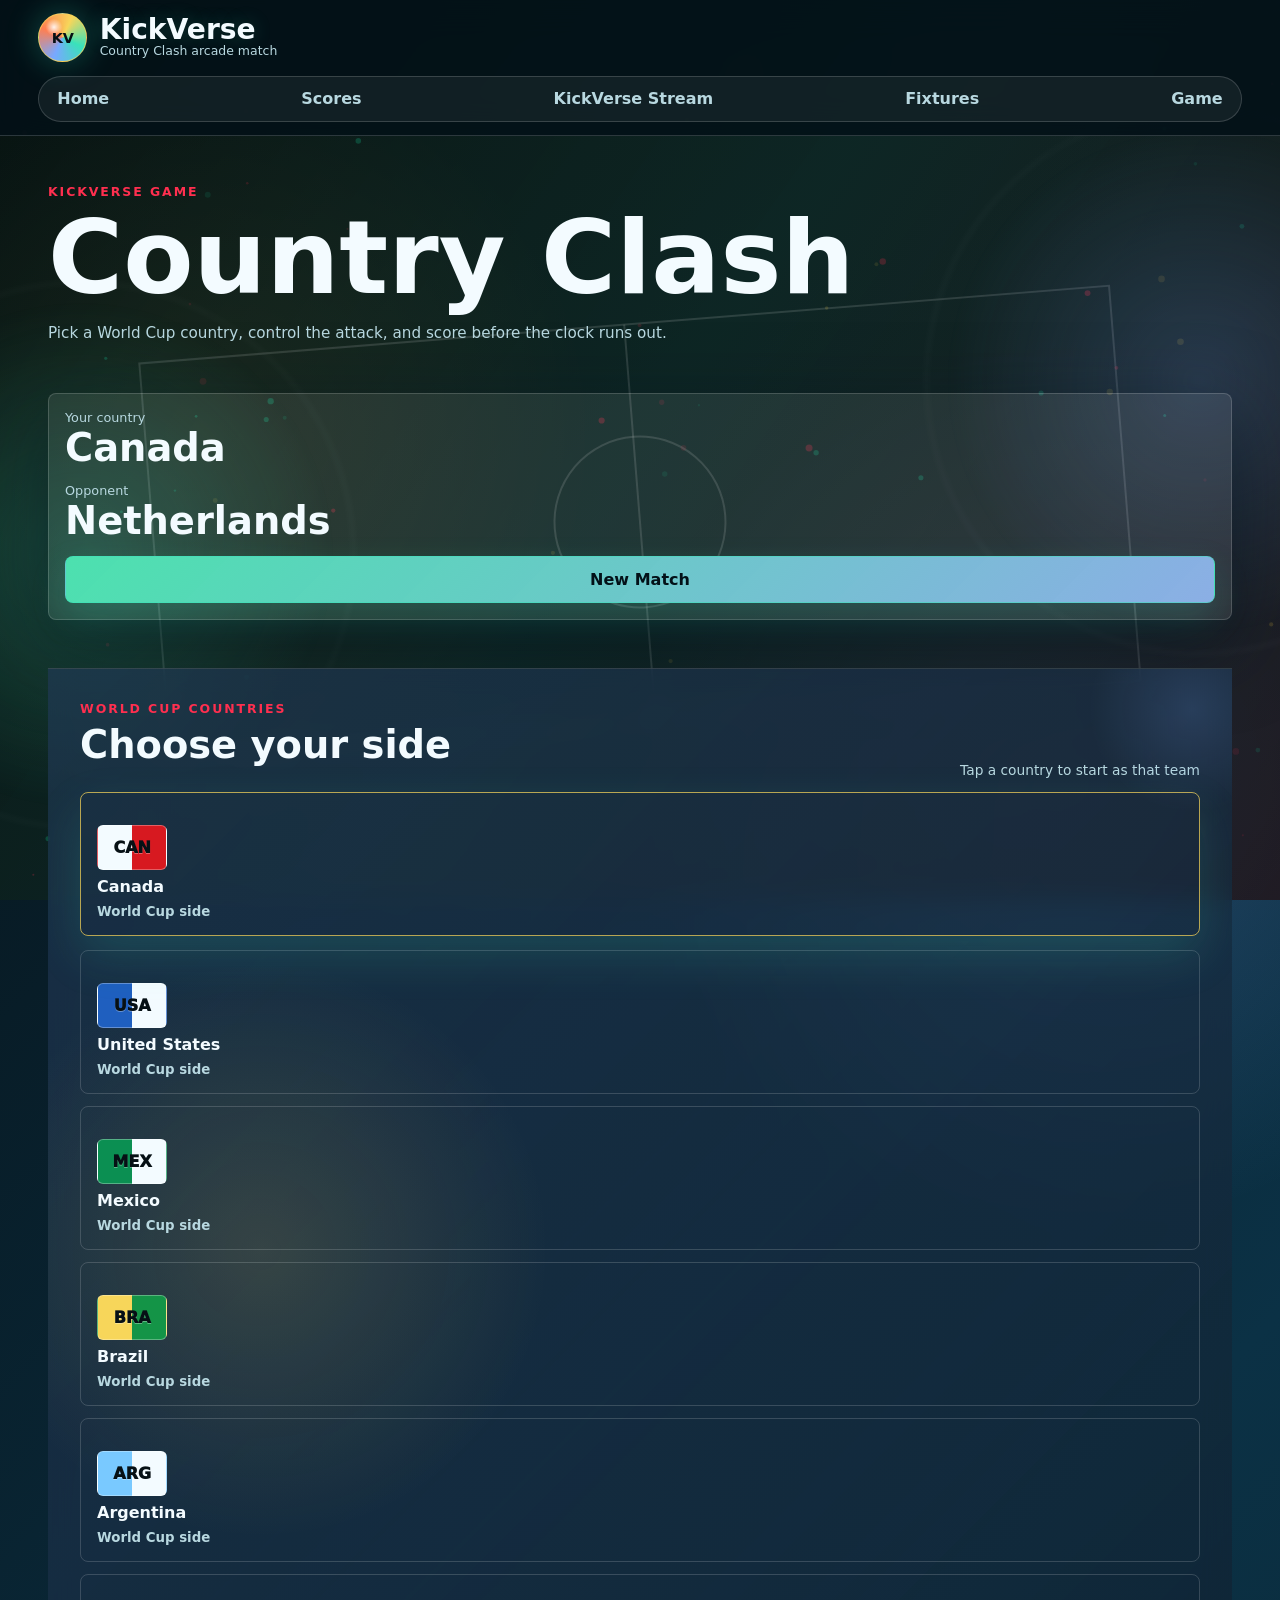
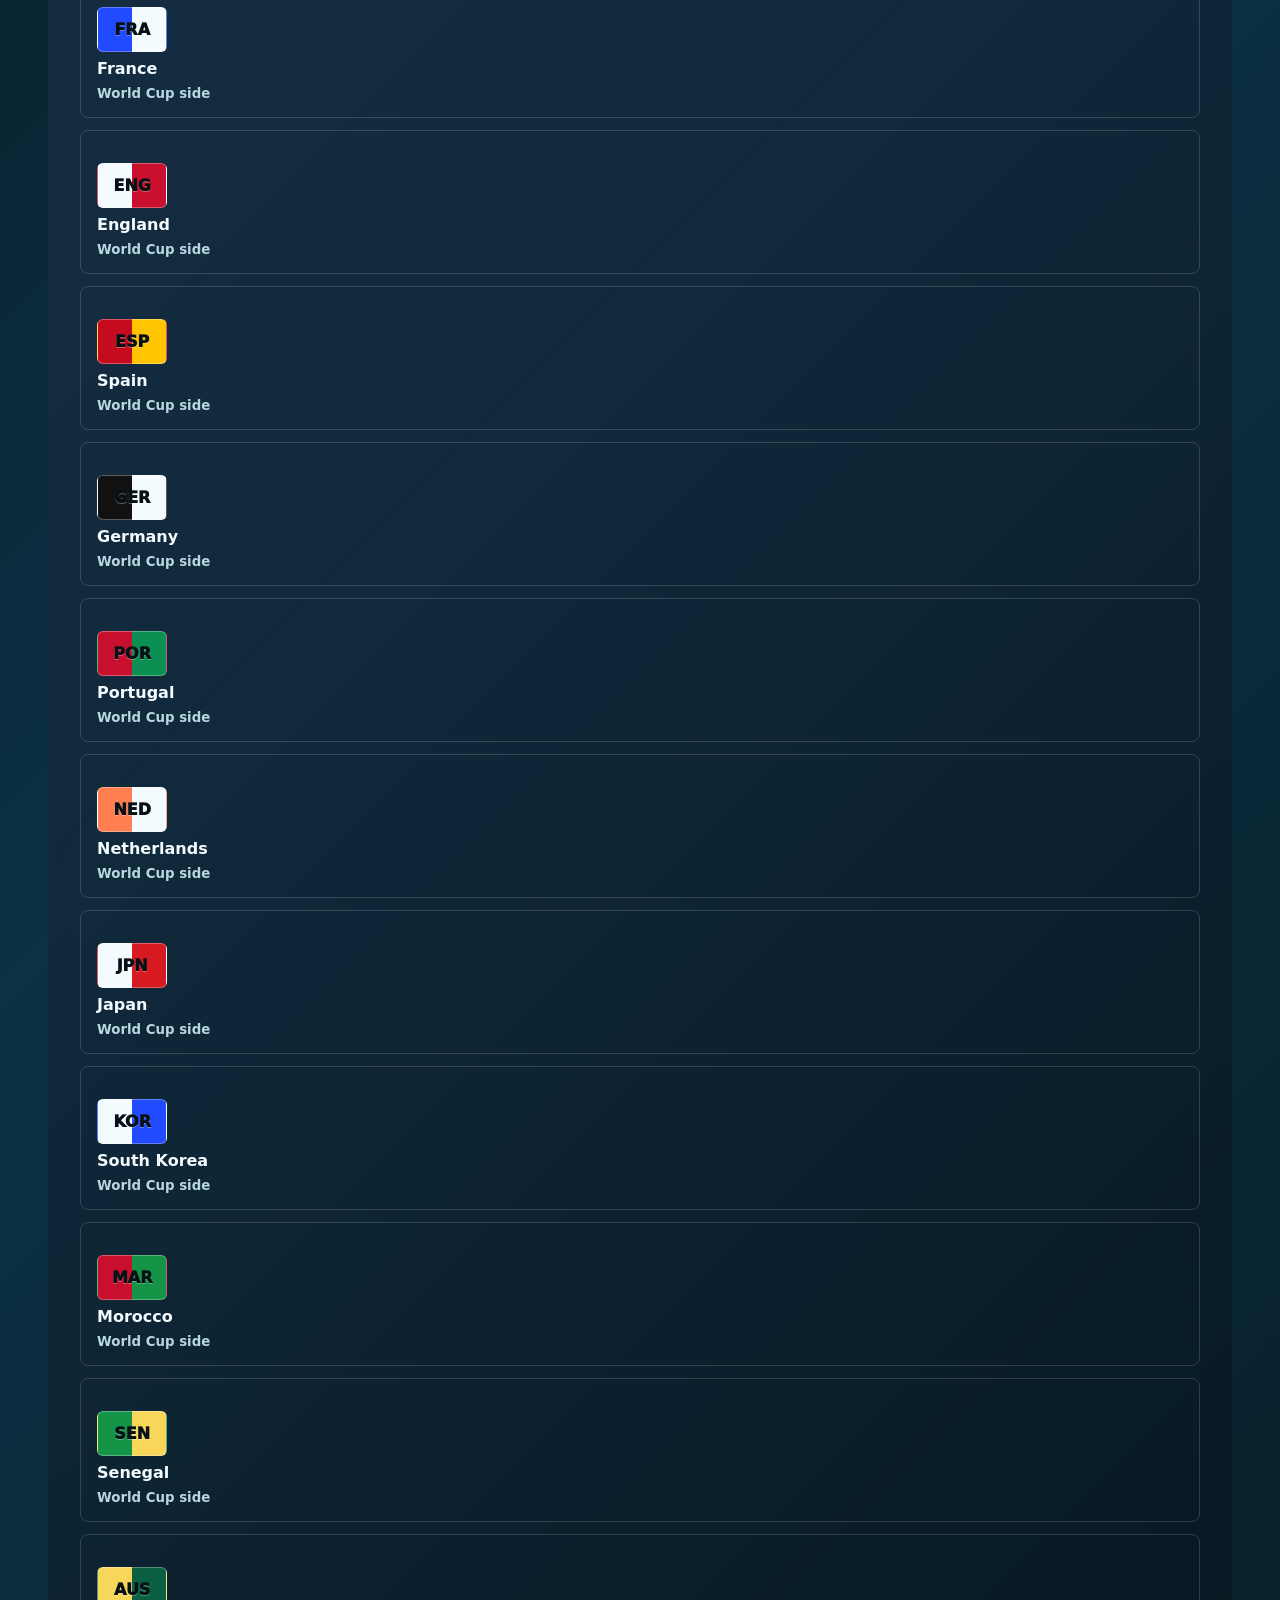
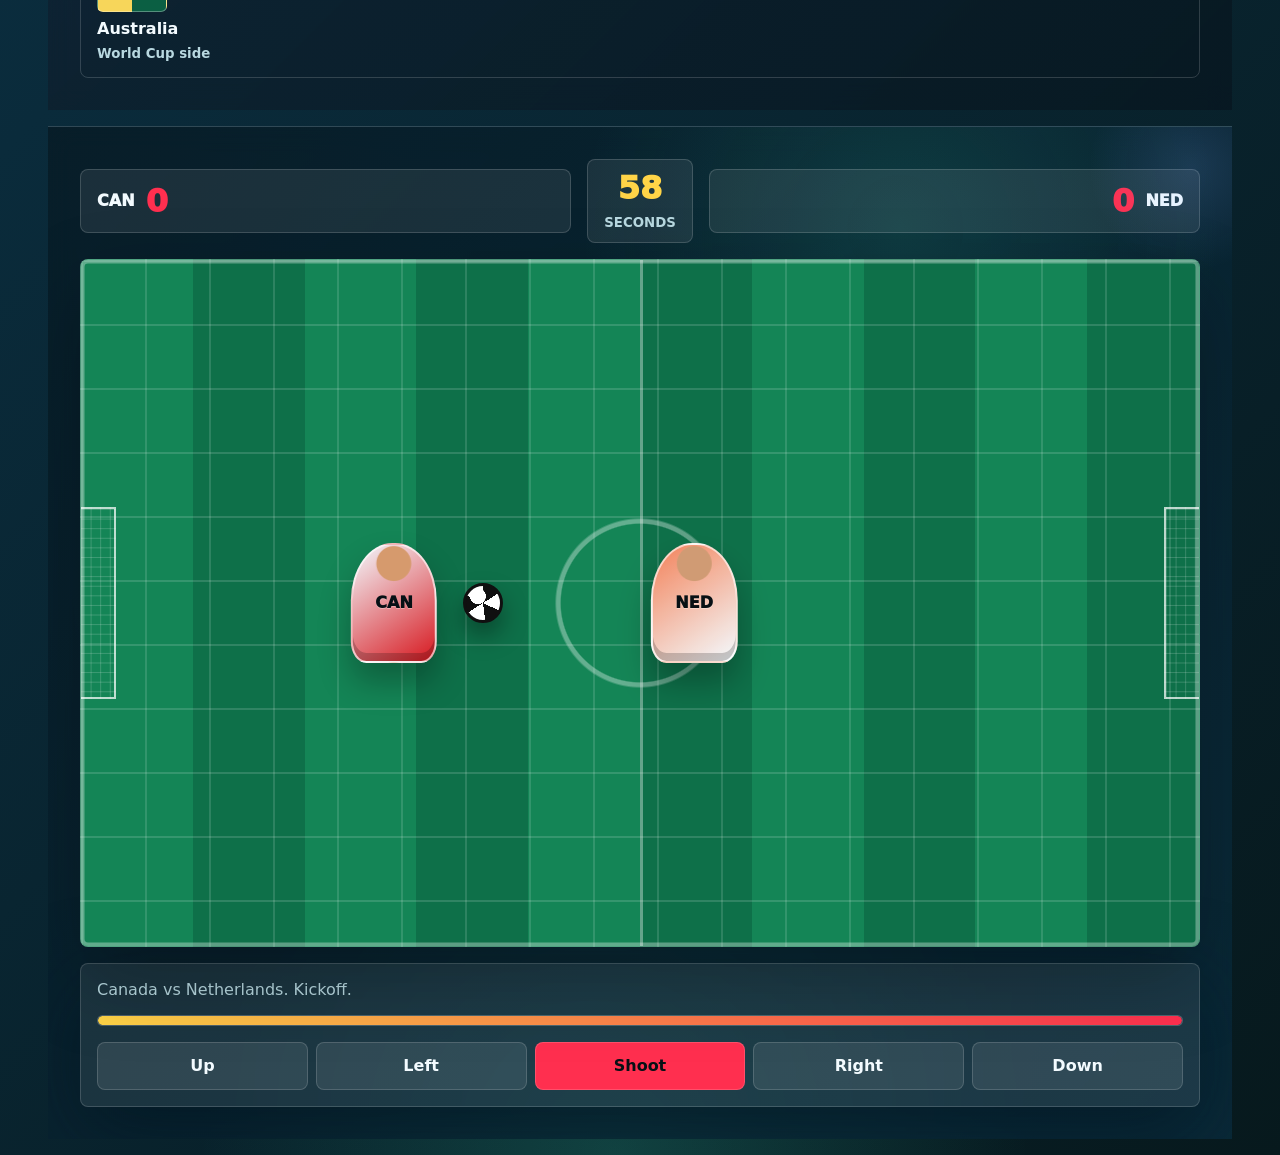
==== game.html @ 8418ad40 "Add KickVerse Country Clash game" ====
<!doctype html>
<html lang="en">
  <head>
    <meta charset="utf-8" />
    <meta name="viewport" content="width=device-width, initial-scale=1" />
    <title>Country Clash | KickVerse</title>
    <meta name="theme-color" content="#061015" />
    <link rel="manifest" href="manifest.webmanifest" />
    <link rel="apple-touch-icon" href="icons/icon-192.svg" />
    <link rel="stylesheet" href="styles.css" />
  </head>
  <body data-section-theme="game">
    <canvas id="pitch-canvas" aria-hidden="true"></canvas>

    <div class="app-shell">
      <header class="topbar">
        <a class="brand" href="index.html" aria-label="KickVerse home">
          <span class="brand-mark">KV</span>
          <span>
            <strong>KickVerse</strong>
            <small>Country Clash arcade match</small>
          </span>
        </a>

        <nav class="nav-links" aria-label="Primary navigation">
          <a href="index.html#watch">Home</a>
          <a href="index.html#scoreboard">Scores</a>
          <a href="streams.html">KickVerse Stream</a>
          <a href="index.html#fixtures">Fixtures</a>
          <a href="game.html">Game</a>
        </nav>
      </header>

      <main>
        <section class="game-hero" id="country-clash">
          <div class="game-hero-copy">
            <p class="eyebrow">KickVerse Game</p>
            <h1>Country Clash</h1>
            <p class="intro">
              Pick a World Cup country, control the attack, and score before the clock runs out.
            </p>
          </div>

          <aside class="country-selector" aria-label="Country selection">
            <div>
              <span class="label">Your country</span>
              <strong id="user-country-name">Canada</strong>
            </div>
            <div>
              <span class="label">Opponent</span>
              <strong id="opponent-country-name">Brazil</strong>
            </div>
            <button class="button install-button" id="new-match" type="button">New Match</button>
          </aside>
        </section>

        <section class="content-band clash-band">
          <div class="section-heading">
            <div>
              <p class="eyebrow">World Cup Countries</p>
              <h2>Choose your side</h2>
            </div>
            <span class="section-note">Tap a country to start as that team</span>
          </div>
          <div class="country-grid" id="country-grid" aria-label="World Cup country choices"></div>
        </section>

        <section class="content-band match-band">
          <div class="match-hud" aria-label="Match scoreboard">
            <div class="hud-team">
              <span id="hud-user-flag">CAN</span>
              <strong id="hud-user-score">0</strong>
            </div>
            <div class="hud-clock">
              <span id="match-clock">60</span>
              <small>seconds</small>
            </div>
            <div class="hud-team away">
              <strong id="hud-opponent-score">0</strong>
              <span id="hud-opponent-flag">BRA</span>
            </div>
          </div>

          <div class="arcade-pitch" id="arcade-pitch" tabindex="0" aria-label="Playable football match">
            <div class="arcade-goal user-goal" aria-hidden="true"></div>
            <div class="arcade-goal opponent-goal" aria-hidden="true"></div>
            <div class="arcade-midline" aria-hidden="true"></div>
            <div class="arcade-player opponent-player" id="opponent-player">
              <span id="opponent-kit">BRA</span>
            </div>
            <div class="arcade-player user-player" id="user-player">
              <span id="user-kit">CAN</span>
            </div>
            <div class="arcade-ball" id="arcade-ball"></div>
          </div>

          <div class="match-console">
            <p id="match-message">Move with arrows or the pad. Shoot when you get near the box.</p>
            <div class="power-meter" aria-label="Stamina">
              <span id="stamina-fill"></span>
            </div>
            <div class="mobile-controls" aria-label="Game controls">
              <button class="control-button" data-control="up" type="button">Up</button>
              <button class="control-button" data-control="left" type="button">Left</button>
              <button class="control-button primary-control" data-control="shoot" type="button">Shoot</button>
              <button class="control-button" data-control="right" type="button">Right</button>
              <button class="control-button" data-control="down" type="button">Down</button>
            </div>
          </div>
        </section>
      </main>
    </div>

    <script src="app.js"></script>
    <script src="game.js"></script>
  </body>
</html>
---- styles.css ----
:root {
  --bg: #061015;
  --panel: rgba(7, 24, 33, 0.82);
  --panel-solid: #092333;
  --text: #f3fbff;
  --muted: #b8d8e0;
  --line: rgba(255, 255, 255, 0.16);
  --accent: #f7d65a;
  --accent-2: #39e2ba;
  --accent-3: #78a8ff;
  --accent-4: #ff7f51;
  --shadow: 0 24px 80px rgba(0, 18, 30, 0.55);
  --section-glow: rgba(57, 226, 186, 0.22);
  --section-pop: rgba(120, 168, 255, 0.2);
}

* {
  box-sizing: border-box;
}

html {
  scroll-behavior: smooth;
}

body {
  min-height: 100vh;
  margin: 0;
  background:
    radial-gradient(circle at 16% 10%, rgba(247, 214, 90, 0.22), transparent 24rem),
    radial-gradient(circle at 84% 18%, rgba(120, 168, 255, 0.24), transparent 28rem),
    radial-gradient(circle at 48% 100%, rgba(57, 226, 186, 0.18), transparent 26rem),
    linear-gradient(135deg, #061015 0%, #0b3145 46%, #07191d 100%);
  color: var(--text);
  font-family:
    Inter, ui-sans-serif, system-ui, -apple-system, BlinkMacSystemFont, "Segoe UI", sans-serif;
  transition: background 450ms ease;
}

body[data-section-theme="scores"] {
  --section-glow: rgba(120, 168, 255, 0.28);
  --section-pop: rgba(57, 226, 186, 0.18);
}

body[data-section-theme="fixtures"] {
  --section-glow: rgba(247, 214, 90, 0.26);
  --section-pop: rgba(255, 127, 81, 0.18);
}

body[data-section-theme="fan"] {
  --section-glow: rgba(57, 226, 186, 0.24);
  --section-pop: rgba(120, 168, 255, 0.18);
}

body[data-section-theme="game"] {
  --section-glow: rgba(255, 127, 81, 0.24);
  --section-pop: rgba(247, 214, 90, 0.26);
}

button,
a {
  font: inherit;
}

a {
  color: inherit;
  text-decoration: none;
}

#pitch-canvas {
  position: fixed;
  inset: 0;
  width: 100%;
  height: 100%;
  z-index: 0;
}

.app-shell {
  position: relative;
  z-index: 1;
  min-height: 100vh;
  overflow: hidden;
}

.app-shell::before,
.app-shell::after {
  position: fixed;
  inset: auto auto 8% -12rem;
  z-index: -1;
  width: min(44vw, 34rem);
  aspect-ratio: 1;
  border: 1px solid rgba(255, 255, 255, 0.13);
  border-radius: 50%;
  background: radial-gradient(circle, var(--section-glow), transparent 66%);
  content: "";
  filter: blur(0.2rem);
  pointer-events: none;
  transition:
    background 450ms ease,
    transform 450ms ease;
}

.app-shell::after {
  inset: 12% -12rem auto auto;
  background: radial-gradient(circle, var(--section-pop), transparent 66%);
}

.topbar {
  position: sticky;
  top: 0;
  z-index: 5;
  display: flex;
  align-items: center;
  justify-content: space-between;
  gap: 0.85rem;
  padding: 0.82rem clamp(0.85rem, 3vw, 2.4rem);
  border-bottom: 1px solid var(--line);
  background: rgba(3, 17, 24, 0.86);
  backdrop-filter: blur(18px);
}

.brand {
  display: flex;
  align-items: center;
  gap: 0.78rem;
  min-width: max-content;
}

.brand-mark {
  display: grid;
  width: 3.05rem;
  aspect-ratio: 1;
  place-items: center;
  border: 1px solid rgba(247, 214, 90, 0.72);
  border-radius: 50%;
  background:
    radial-gradient(circle at 32% 28%, rgba(255, 255, 255, 0.88), transparent 18%),
    conic-gradient(from 25deg, #f7d65a, #39e2ba, #78a8ff, #ff7f51, #f7d65a);
  color: #061015;
  font-size: 0.9rem;
  font-weight: 900;
  box-shadow: 0 0 2rem rgba(57, 226, 186, 0.3);
  animation: brandPulse 2.8s ease-in-out infinite;
}

.brand strong,
.brand small {
  display: block;
}

.brand small {
  max-width: 22rem;
  color: var(--muted);
  font-size: 0.78rem;
}

.brand strong {
  color: var(--text);
  font-size: clamp(1.32rem, 2.2vw, 1.78rem);
  line-height: 0.95;
  text-shadow: 0 0 1.2rem rgba(57, 226, 186, 0.22);
  animation: brandFocus 3.4s ease-in-out infinite;
}

.nav-links {
  display: flex;
  gap: 0.35rem;
  padding: 0.3rem;
  border: 1px solid var(--line);
  border-radius: 999px;
  background: rgba(255, 255, 255, 0.06);
}

.nav-links a {
  padding: 0.5rem 0.82rem;
  border-radius: 999px;
  color: var(--muted);
  font-weight: 750;
}

.nav-links a:hover,
.nav-links a:focus-visible {
  background: rgba(255, 255, 255, 0.12);
  color: var(--text);
}

.hero {
  display: grid;
  min-height: calc(100vh - 4.8rem);
  grid-template-columns: minmax(0, 0.66fr) minmax(0, 1.34fr);
  align-items: center;
  gap: clamp(1.25rem, 3vw, 3rem);
  padding: clamp(2rem, 5vw, 5rem) clamp(1rem, 4vw, 3rem);
}

.hero,
.stream-room,
.content-band,
.split-band {
  position: relative;
}

.hero::after,
.stream-room::after {
  position: absolute;
  right: clamp(1rem, 5vw, 4rem);
  bottom: clamp(1rem, 7vw, 5rem);
  z-index: -1;
  width: clamp(7rem, 17vw, 15rem);
  aspect-ratio: 1;
  border: 0.65rem solid rgba(255, 255, 255, 0.14);
  border-radius: 50%;
  background:
    radial-gradient(circle at 34% 30%, rgba(255, 255, 255, 0.24), transparent 18%),
    conic-gradient(
      from 20deg,
      rgba(120, 168, 255, 0.5),
      rgba(247, 214, 90, 0.46),
      rgba(57, 226, 186, 0.42),
      rgba(255, 127, 81, 0.38),
      rgba(120, 168, 255, 0.5)
    );
  content: "";
  opacity: 0.42;
  animation: trophySpin 18s linear infinite;
  pointer-events: none;
}

.stream-room {
  display: grid;
  grid-template-columns: minmax(18rem, 0.45fr) minmax(0, 1.55fr);
  gap: clamp(1rem, 3vw, 2rem);
  align-items: center;
  padding: clamp(1rem, 4vw, 3rem);
}

.stream-room-copy h1 {
  font-size: clamp(2.6rem, 6vw, 5.5rem);
}

.hero-copy {
  max-width: 48rem;
}

.eyebrow {
  margin: 0 0 0.65rem;
  color: var(--accent);
  font-size: 0.78rem;
  font-weight: 800;
  letter-spacing: 0.12rem;
  text-transform: uppercase;
}

h1,
h2,
p {
  margin-top: 0;
}

h1 {
  max-width: 14ch;
  margin-bottom: 1rem;
  font-size: clamp(3rem, 8vw, 6.9rem);
  line-height: 0.9;
  letter-spacing: 0;
}

h2 {
  margin-bottom: 0.8rem;
  font-size: clamp(1.8rem, 3vw, 3rem);
  line-height: 1;
  letter-spacing: 0;
}

.intro {
  max-width: 40rem;
  color: var(--muted);
  font-size: clamp(1rem, 2vw, 1.22rem);
  line-height: 1.7;
}

.hero-actions {
  display: flex;
  flex-wrap: wrap;
  gap: 0.8rem;
  margin-top: 1.6rem;
}

.button,
.icon-button,
.mood {
  min-height: 2.8rem;
  border: 1px solid transparent;
  border-radius: 8px;
  cursor: pointer;
  transition:
    transform 180ms ease,
    border-color 180ms ease,
    background 180ms ease;
}

.button {
  display: inline-flex;
  align-items: center;
  justify-content: center;
  padding: 0.8rem 1rem;
  font-weight: 800;
}

.button:hover,
.icon-button:hover,
.mood:hover,
.feed-card:hover {
  transform: translateY(-2px);
}

.primary {
  background: var(--accent);
  color: #151105;
}

.install-button {
  border-color: rgba(57, 226, 186, 0.5);
  background:
    linear-gradient(135deg, rgba(57, 226, 186, 0.9), rgba(120, 168, 255, 0.86)),
    var(--accent-2);
  color: #031118;
  box-shadow: 0 0.9rem 2.2rem rgba(57, 226, 186, 0.18);
}

.secondary,
.icon-button,
.mood {
  border-color: var(--line);
  background: rgba(255, 255, 255, 0.08);
  color: var(--text);
}

.hype-board {
  display: grid;
  grid-template-columns: repeat(2, minmax(0, 1fr));
  gap: 0.8rem;
}

.hype-card,
.hype-ribbon {
  border: 1px solid var(--line);
  border-radius: 8px;
  background:
    linear-gradient(145deg, rgba(120, 168, 255, 0.24), rgba(57, 226, 186, 0.08)),
    rgba(255, 255, 255, 0.08);
  box-shadow: var(--shadow);
  backdrop-filter: blur(16px);
}

.hype-card {
  display: grid;
  min-height: 9rem;
  align-content: end;
  padding: 1rem;
}

.hype-card.main {
  grid-column: 1 / -1;
  min-height: 18rem;
  background:
    linear-gradient(135deg, rgba(120, 168, 255, 0.36), rgba(247, 214, 90, 0.14)),
    radial-gradient(circle at 76% 26%, rgba(57, 226, 186, 0.28), transparent 16rem),
    rgba(255, 255, 255, 0.08);
}

.hype-card span,
.hype-ribbon span {
  color: var(--muted);
  font-weight: 800;
  text-transform: uppercase;
  font-size: 0.78rem;
}

.hype-card strong {
  display: block;
  margin-top: 0.35rem;
  font-size: clamp(2rem, 5vw, 4.5rem);
  line-height: 0.95;
}

.hype-card.main strong {
  max-width: 9ch;
}

.hype-card small {
  color: var(--muted);
  font-weight: 800;
}

.hype-ribbon {
  grid-column: 1 / -1;
  display: flex;
  flex-wrap: wrap;
  justify-content: space-between;
  gap: 0.8rem;
  padding: 0.85rem 1rem;
}

.live-panel {
  width: 100%;
  border: 1px solid rgba(255, 255, 255, 0.18);
  border-radius: 8px;
  background: var(--panel);
  box-shadow: var(--shadow);
  overflow: hidden;
  backdrop-filter: blur(18px);
}

.live-panel:fullscreen {
  display: grid;
  grid-template-rows: auto 1fr auto;
  width: 100vw;
  height: 100vh;
  border: 0;
  border-radius: 0;
  background: #050b09;
}

.score-strip,
.match-meta {
  display: flex;
  align-items: center;
  justify-content: space-between;
  gap: 1rem;
  padding: 1rem;
}

.score-strip {
  background: linear-gradient(90deg, rgba(120, 168, 255, 0.34), rgba(57, 226, 186, 0.22));
  font-weight: 900;
}

.video-frame {
  position: relative;
  min-height: clamp(28rem, 54vh, 46rem);
  aspect-ratio: 16 / 9;
  background:
    linear-gradient(rgba(255, 255, 255, 0.05) 1px, transparent 1px),
    linear-gradient(90deg, rgba(255, 255, 255, 0.05) 1px, transparent 1px),
    #050b09;
  background-size: 3rem 3rem;
}

.live-panel:fullscreen .video-frame {
  min-height: 0;
  width: 100%;
  height: 100%;
  aspect-ratio: auto;
}

.player-actions {
  display: flex;
  flex-wrap: wrap;
  justify-content: flex-end;
  gap: 0.55rem;
}

iframe {
  position: absolute;
  inset: 0;
  width: 100%;
  height: 100%;
  border: 0;
}

.stream-placeholder {
  position: absolute;
  inset: 0;
  display: grid;
  place-items: center;
  align-content: center;
  gap: 0.55rem;
  padding: 1rem;
  text-align: center;
  background: rgba(5, 11, 9, 0.72);
}

.stream-placeholder p {
  max-width: 22rem;
  margin-bottom: 0;
  color: var(--muted);
}

.stream-placeholder.hidden {
  display: none;
}

.play-pulse {
  display: block;
  width: 4.2rem;
  aspect-ratio: 1;
  border: 0.45rem solid var(--accent);
  border-radius: 50%;
  box-shadow: 0 0 0 0 rgba(247, 214, 90, 0.45);
  animation: pulse 1.8s infinite;
}

.label,
.pulse-tile span {
  display: block;
  color: var(--muted);
  font-size: 0.8rem;
}

.content-band,
.split-band {
  margin: 0 clamp(1rem, 4vw, 3rem) 1rem;
  padding: clamp(1.2rem, 3vw, 2rem);
  border-top: 1px solid var(--line);
  background: rgba(7, 24, 33, 0.6);
  backdrop-filter: blur(12px);
  overflow: hidden;
}

.scoreboard-band {
  background:
    linear-gradient(135deg, rgba(120, 168, 255, 0.16), rgba(7, 24, 33, 0.6)),
    rgba(7, 24, 33, 0.6);
}

.fixture-band {
  background:
    linear-gradient(135deg, rgba(247, 214, 90, 0.16), rgba(7, 24, 33, 0.6)),
    rgba(7, 24, 33, 0.6);
}

.fan-band {
  background:
    linear-gradient(135deg, rgba(57, 226, 186, 0.14), rgba(7, 24, 33, 0.6)),
    rgba(7, 24, 33, 0.6);
}

.game-band {
  background:
    linear-gradient(135deg, rgba(255, 127, 81, 0.14), rgba(247, 214, 90, 0.08)),
    rgba(7, 24, 33, 0.6);
}

.feeds-band {
  background:
    linear-gradient(135deg, rgba(120, 168, 255, 0.15), rgba(57, 226, 186, 0.08)),
    rgba(7, 24, 33, 0.6);
}

.mini-players-band {
  background:
    radial-gradient(circle at 14% 18%, rgba(247, 214, 90, 0.16), transparent 18rem),
    radial-gradient(circle at 82% 28%, rgba(120, 168, 255, 0.18), transparent 20rem),
    linear-gradient(135deg, rgba(57, 226, 186, 0.12), rgba(7, 24, 33, 0.62)),
    rgba(7, 24, 33, 0.62);
}

.content-band::after,
.split-band::after {
  position: absolute;
  top: -4rem;
  right: -4rem;
  width: 13rem;
  aspect-ratio: 1;
  border-radius: 50%;
  background: radial-gradient(circle, var(--section-pop), transparent 70%);
  content: "";
  opacity: 0.8;
  pointer-events: none;
}

.section-heading {
  display: flex;
  align-items: end;
  justify-content: space-between;
  gap: 1rem;
  margin-bottom: 1rem;
}

.feed-grid,
.fixture-list,
.pulse-grid,
.scoreboard-grid {
  display: grid;
  gap: 0.8rem;
}

.feed-grid {
  grid-template-columns: repeat(3, minmax(0, 1fr));
}

.scoreboard-grid {
  grid-template-columns: repeat(2, minmax(0, 1fr));
}

.feed-card,
.fixture,
.pulse-tile,
.score-card {
  border: 1px solid var(--line);
  border-radius: 8px;
  background: rgba(255, 255, 255, 0.07);
}

.score-card {
  display: grid;
  gap: 0.85rem;
  padding: 1rem;
}

.score-card-header,
.score-row {
  display: flex;
  align-items: center;
  justify-content: space-between;
  gap: 0.8rem;
}

.score-card-header {
  color: var(--muted);
  font-size: 0.82rem;
}

.score-row {
  min-height: 2.5rem;
}

.score-team {
  display: flex;
  min-width: 0;
  align-items: center;
  gap: 0.7rem;
  font-weight: 900;
}

.score-team img {
  width: 2rem;
  aspect-ratio: 1;
  object-fit: contain;
}

.score-team span {
  overflow: hidden;
  text-overflow: ellipsis;
  white-space: nowrap;
}

.score-value {
  min-width: 2ch;
  text-align: right;
  color: var(--accent);
  font-size: 1.5rem;
  font-weight: 900;
}

.section-note {
  color: var(--muted);
  font-size: 0.86rem;
  text-align: right;
}

.stream-tabs {
  display: flex;
  flex-wrap: wrap;
  justify-content: flex-end;
  gap: 0.45rem;
}

.stream-tab {
  min-height: 2.4rem;
  padding: 0.55rem 0.75rem;
  border: 1px solid var(--line);
  border-radius: 8px;
  background: rgba(255, 255, 255, 0.07);
  color: var(--text);
  cursor: pointer;
  font-weight: 800;
}

.stream-tab.active {
  border-color: var(--accent);
  background: rgba(247, 214, 90, 0.16);
}

.feed-card {
  display: grid;
  gap: 0.9rem;
  min-height: 11rem;
  padding: 1rem;
  color: var(--text);
  text-align: left;
  cursor: pointer;
}

.feed-card.active {
  border-color: rgba(247, 214, 90, 0.75);
  background: rgba(120, 168, 255, 0.16);
}

.feed-card strong {
  font-size: 1.25rem;
}

.feed-card span {
  color: var(--muted);
}

.feed-card .tag {
  justify-self: start;
  padding: 0.3rem 0.55rem;
  border-radius: 999px;
  background: rgba(20, 211, 154, 0.18);
  color: #d8ffee;
  font-size: 0.75rem;
  font-weight: 800;
}

.fixture-list {
  grid-template-columns: repeat(2, minmax(0, 1fr));
}

.fixture {
  display: grid;
  grid-template-columns: 5rem 1fr auto;
  align-items: center;
  gap: 1rem;
  padding: 1rem;
}

.fixture time {
  color: var(--accent);
  font-weight: 900;
}

.fixture strong,
.fixture span {
  display: block;
}

.fixture span {
  color: var(--muted);
}

.split-band {
  display: grid;
  grid-template-columns: minmax(0, 1fr) minmax(18rem, 0.8fr);
  align-items: center;
  gap: 1rem;
}

.split-band p {
  max-width: 44rem;
  color: var(--muted);
  line-height: 1.6;
}

.mood-board {
  display: grid;
  grid-template-columns: repeat(3, 1fr);
  gap: 0.7rem;
}

.mood {
  padding: 0.8rem;
  font-weight: 800;
}

.mood.active {
  border-color: var(--accent);
  background: rgba(247, 214, 90, 0.18);
}

.pulse-grid {
  grid-template-columns: repeat(3, minmax(0, 1fr));
}

.mini-pitch {
  position: relative;
  display: grid;
  min-height: clamp(21rem, 45vw, 32rem);
  grid-template-columns: repeat(4, minmax(0, 1fr));
  align-items: end;
  gap: clamp(0.6rem, 2vw, 1.2rem);
  padding: clamp(1rem, 4vw, 3rem);
  border: 1px solid rgba(255, 255, 255, 0.18);
  border-radius: 8px;
  background:
    linear-gradient(rgba(255, 255, 255, 0.14) 2px, transparent 2px),
    linear-gradient(90deg, rgba(255, 255, 255, 0.12) 2px, transparent 2px),
    radial-gradient(circle at 50% 52%, transparent 0 12%, rgba(255, 255, 255, 0.38) 12.2% 12.7%, transparent 13%),
    repeating-linear-gradient(90deg, #12895a 0 12%, #0c744b 12% 24%);
  background-size:
    4.5rem 4.5rem,
    4.5rem 4.5rem,
    auto,
    auto;
  box-shadow:
    inset 0 0 0 0.22rem rgba(255, 255, 255, 0.28),
    0 2rem 6rem rgba(0, 18, 30, 0.28);
  overflow: hidden;
  perspective: 900px;
}

.mini-pitch::before {
  position: absolute;
  inset: 8% 6%;
  border: 0.16rem solid rgba(255, 255, 255, 0.36);
  content: "";
  pointer-events: none;
}

.mini-player {
  position: relative;
  z-index: 1;
  display: grid;
  justify-items: center;
  gap: 0.12rem;
  min-height: 15rem;
  transform: rotateX(6deg);
  animation: miniPlayerBounce 2.6s ease-in-out infinite;
}

.mini-player:nth-child(2) {
  animation-delay: 0.35s;
}

.mini-player:nth-child(3) {
  animation-delay: 0.7s;
}

.mini-player:nth-child(4) {
  animation-delay: 1.05s;
}

.mini-player-head {
  width: clamp(2.1rem, 4vw, 3rem);
  aspect-ratio: 1;
  border: 0.18rem solid rgba(255, 255, 255, 0.72);
  border-radius: 50%;
  background:
    radial-gradient(circle at 34% 36%, rgba(255, 255, 255, 0.32), transparent 18%),
    linear-gradient(145deg, #d69a6d, #7a482c);
  box-shadow: 0 0.7rem 1.5rem rgba(0, 0, 0, 0.2);
}

.mini-player-shirt {
  display: grid;
  width: clamp(3.6rem, 7vw, 5rem);
  height: clamp(4.4rem, 8vw, 6.2rem);
  place-items: center;
  border: 0.18rem solid rgba(255, 255, 255, 0.62);
  border-radius: 42% 42% 14% 14%;
  background:
    linear-gradient(90deg, transparent 0 22%, rgba(255, 255, 255, 0.22) 22% 28%, transparent 28% 72%, rgba(255, 255, 255, 0.22) 72% 78%, transparent 78%),
    linear-gradient(145deg, #78a8ff, #0e4a83);
  color: #fff;
  font-size: clamp(1.35rem, 3vw, 2.3rem);
  font-weight: 950;
  text-shadow: 0 0.15rem 0.35rem rgba(0, 0, 0, 0.35);
}

.mini-player-legs {
  width: clamp(3.2rem, 6vw, 4.8rem);
  height: clamp(2.8rem, 5vw, 3.8rem);
  border-radius: 0 0 999px 999px;
  background:
    linear-gradient(90deg, transparent 0 35%, rgba(255, 255, 255, 0.22) 35% 43%, transparent 43% 57%, rgba(255, 255, 255, 0.22) 57% 65%, transparent 65%),
    linear-gradient(180deg, #081c2b, #02080c);
}

.mini-player strong {
  padding: 0.28rem 0.55rem;
  border: 1px solid rgba(255, 255, 255, 0.18);
  border-radius: 999px;
  background: rgba(3, 17, 24, 0.72);
  color: var(--text);
  font-size: 0.78rem;
}

.winger .mini-player-shirt {
  background:
    linear-gradient(90deg, transparent 0 22%, rgba(255, 255, 255, 0.22) 22% 28%, transparent 28% 72%, rgba(255, 255, 255, 0.22) 72% 78%, transparent 78%),
    linear-gradient(145deg, #39e2ba, #087253);
}

.keeper-mini .mini-player-shirt {
  background:
    linear-gradient(90deg, transparent 0 22%, rgba(255, 255, 255, 0.22) 22% 28%, transparent 28% 72%, rgba(255, 255, 255, 0.22) 72% 78%, transparent 78%),
    linear-gradient(145deg, #f7d65a, #b97000);
  color: #061015;
}

.striker-mini .mini-player-shirt {
  background:
    linear-gradient(90deg, transparent 0 22%, rgba(255, 255, 255, 0.22) 22% 28%, transparent 28% 72%, rgba(255, 255, 255, 0.22) 72% 78%, transparent 78%),
    linear-gradient(145deg, #ff7f51, #904015);
}

.mini-ball {
  position: absolute;
  right: 18%;
  bottom: 18%;
  z-index: 2;
  width: clamp(2rem, 4vw, 3.2rem);
  aspect-ratio: 1;
  border: 0.2rem solid #0b1012;
  border-radius: 50%;
  background:
    radial-gradient(circle at 35% 30%, white 0 24%, transparent 25%),
    conic-gradient(#101010 0 16%, white 16% 32%, #101010 32% 48%, white 48% 66%, #101010 66% 82%, white 82%);
  box-shadow: 0 0.8rem 1.8rem rgba(0, 0, 0, 0.35);
  animation: miniBallRoll 4.2s ease-in-out infinite;
}

.pulse-tile {
  padding: 1.1rem;
}

.pulse-tile,
.score-card,
.fixture,
.feed-card,
.hype-card,
.mini-player {
  transition:
    transform 220ms ease,
    box-shadow 220ms ease,
    border-color 220ms ease;
}

.pulse-tile:hover,
.score-card:hover,
.fixture:hover,
.feed-card:hover,
.hype-card:hover,
.mini-player:hover {
  border-color: rgba(247, 214, 90, 0.55);
  box-shadow: 0 18px 50px rgba(57, 226, 186, 0.16);
  transform: translateY(-3px);
}

.pulse-tile strong {
  display: block;
  margin-top: 0.45rem;
  font-size: clamp(1.8rem, 4vw, 3rem);
}

.game-layout {
  display: grid;
  grid-template-columns: minmax(0, 1.25fr) minmax(18rem, 0.75fr);
  gap: 1rem;
  align-items: stretch;
}

.game-hero {
  display: grid;
  grid-template-columns: minmax(0, 1fr) minmax(18rem, 0.55fr);
  gap: clamp(1rem, 3vw, 2rem);
  align-items: end;
  padding: clamp(1.2rem, 4vw, 3rem);
}

.game-hero-copy h1 {
  max-width: 12ch;
  font-size: clamp(3.2rem, 8vw, 7.2rem);
}

.country-selector,
.match-console {
  display: grid;
  gap: 1rem;
  padding: 1rem;
  border: 1px solid var(--line);
  border-radius: 8px;
  background: rgba(255, 255, 255, 0.08);
  box-shadow: var(--shadow);
}

.country-selector strong {
  display: block;
  margin-top: 0.25rem;
  font-size: clamp(1.4rem, 3vw, 2.6rem);
  line-height: 1;
}

.clash-band {
  background:
    radial-gradient(circle at 18% 22%, rgba(247, 214, 90, 0.14), transparent 18rem),
    linear-gradient(135deg, rgba(120, 168, 255, 0.16), rgba(7, 24, 33, 0.62)),
    rgba(7, 24, 33, 0.62);
}

.match-band {
  background:
    radial-gradient(circle at 72% 10%, rgba(57, 226, 186, 0.13), transparent 20rem),
    linear-gradient(135deg, rgba(7, 24, 33, 0.68), rgba(11, 49, 69, 0.68));
}

.country-grid {
  display: grid;
  grid-template-columns: repeat(4, minmax(0, 1fr));
  gap: 0.75rem;
}

.country-card {
  display: grid;
  min-height: 9rem;
  align-content: end;
  gap: 0.45rem;
  padding: 1rem;
  border: 1px solid var(--line);
  border-radius: 8px;
  background:
    linear-gradient(145deg, color-mix(in srgb, var(--kit-a) 30%, transparent), color-mix(in srgb, var(--kit-b) 22%, transparent)),
    rgba(255, 255, 255, 0.07);
  color: var(--text);
  cursor: pointer;
  text-align: left;
  transition:
    border-color 180ms ease,
    box-shadow 180ms ease,
    transform 180ms ease;
}

.country-card:hover,
.country-card.active {
  border-color: rgba(247, 214, 90, 0.72);
  box-shadow: 0 1.2rem 3rem rgba(57, 226, 186, 0.16);
  transform: translateY(-2px);
}

.country-card strong,
.country-card small {
  display: block;
}

.country-card small {
  color: var(--muted);
  font-weight: 800;
}

.country-flag {
  display: grid;
  width: 4.4rem;
  aspect-ratio: 1.55;
  place-items: center;
  border: 1px solid rgba(255, 255, 255, 0.3);
  border-radius: 6px;
  background: linear-gradient(90deg, var(--kit-a), var(--kit-a) 50%, var(--kit-b) 50%, var(--kit-b));
  color: #061015;
  font-weight: 950;
  text-shadow: 0 1px 0 rgba(255, 255, 255, 0.32);
}

.match-hud {
  display: grid;
  grid-template-columns: 1fr auto 1fr;
  gap: 1rem;
  align-items: center;
  margin-bottom: 1rem;
}

.hud-team,
.hud-clock {
  display: flex;
  align-items: center;
  gap: 0.7rem;
  padding: 0.75rem 1rem;
  border: 1px solid var(--line);
  border-radius: 8px;
  background: rgba(255, 255, 255, 0.08);
}

.hud-team.away {
  justify-content: flex-end;
}

.hud-team span,
.hud-team strong,
.hud-clock span {
  font-weight: 950;
}

.hud-team strong {
  color: var(--accent);
  font-size: 2rem;
}

.hud-clock {
  display: grid;
  justify-items: center;
  min-width: 6rem;
}

.hud-clock span {
  color: var(--accent-2);
  font-size: 2rem;
  line-height: 1;
}

.hud-clock small {
  color: var(--muted);
  font-weight: 800;
  text-transform: uppercase;
}

.arcade-pitch {
  position: relative;
  min-height: clamp(28rem, 56vw, 43rem);
  border: 1px solid rgba(255, 255, 255, 0.25);
  border-radius: 8px;
  outline: none;
  overflow: hidden;
  background:
    radial-gradient(circle at 50% 50%, transparent 0 12%, rgba(255, 255, 255, 0.34) 12.2% 12.7%, transparent 13%),
    linear-gradient(rgba(255, 255, 255, 0.14) 2px, transparent 2px),
    linear-gradient(90deg, rgba(255, 255, 255, 0.13) 2px, transparent 2px),
    repeating-linear-gradient(90deg, #148556 0 10%, #0e7049 10% 20%);
  background-size:
    auto,
    4rem 4rem,
    4rem 4rem,
    auto;
  box-shadow:
    inset 0 0 0 0.22rem rgba(255, 255, 255, 0.32),
    0 2rem 5rem rgba(0, 0, 0, 0.25);
}

.arcade-midline {
  position: absolute;
  inset: 0 auto 0 50%;
  width: 0.16rem;
  background: rgba(255, 255, 255, 0.36);
}

.arcade-goal {
  position: absolute;
  top: 36%;
  width: 2.2rem;
  height: 28%;
  border: 0.18rem solid rgba(255, 255, 255, 0.72);
  background:
    linear-gradient(rgba(255, 255, 255, 0.18) 1px, transparent 1px),
    linear-gradient(90deg, rgba(255, 255, 255, 0.18) 1px, transparent 1px);
  background-size: 0.6rem 0.6rem;
}

.user-goal {
  left: 0;
  border-left: 0;
}

.opponent-goal {
  right: 0;
  border-right: 0;
}

.arcade-player,
.arcade-ball {
  position: absolute;
  display: grid;
  place-items: center;
  transform: translate(-50%, -50%);
}

.arcade-player {
  width: clamp(3.8rem, 8vw, 5.4rem);
  aspect-ratio: 0.72;
  z-index: 2;
  border: 0.18rem solid rgba(255, 255, 255, 0.62);
  border-radius: 48% 48% 18% 18%;
  background:
    radial-gradient(circle at 50% 16%, #d69a6d 0 16%, transparent 17%),
    linear-gradient(145deg, var(--kit-a), var(--kit-b));
  box-shadow:
    inset 0 -0.5rem 0 rgba(0, 0, 0, 0.2),
    0 1.2rem 2rem rgba(0, 0, 0, 0.28);
  color: #061015;
  font-size: clamp(0.78rem, 2vw, 1rem);
  font-weight: 950;
  text-shadow: 0 1px 0 rgba(255, 255, 255, 0.3);
}

.opponent-player {
  filter: saturate(0.88);
}

.arcade-ball {
  z-index: 3;
  width: clamp(1.6rem, 3.6vw, 2.5rem);
  aspect-ratio: 1;
  border: 0.22rem solid #101010;
  border-radius: 50%;
  background:
    radial-gradient(circle at 35% 30%, white 0 24%, transparent 25%),
    conic-gradient(#101010 0 16%, white 16% 32%, #101010 32% 48%, white 48% 66%, #101010 66% 82%, white 82%);
  box-shadow: 0 0.8rem 1.5rem rgba(0, 0, 0, 0.36);
}

.match-console {
  margin-top: 1rem;
}

.match-console p {
  margin-bottom: 0;
  color: var(--muted);
}

.power-meter {
  height: 0.7rem;
  overflow: hidden;
  border: 1px solid var(--line);
  border-radius: 999px;
  background: rgba(255, 255, 255, 0.08);
}

.power-meter span {
  display: block;
  width: 100%;
  height: 100%;
  border-radius: inherit;
  background: linear-gradient(90deg, var(--accent-2), var(--accent));
  transition: width 140ms ease;
}

.mobile-controls {
  display: grid;
  grid-template-columns: repeat(5, minmax(0, 1fr));
  gap: 0.5rem;
}

.control-button {
  min-height: 3rem;
  border: 1px solid var(--line);
  border-radius: 8px;
  background: rgba(255, 255, 255, 0.09);
  color: var(--text);
  cursor: pointer;
  font-weight: 900;
}

.primary-control {
  background: var(--accent);
  color: #061015;
}

.penalty-stage,
.game-panel {
  border: 1px solid var(--line);
  border-radius: 8px;
  background: rgba(255, 255, 255, 0.07);
}

.penalty-stage {
  position: relative;
  overflow: hidden;
  min-height: clamp(18rem, 42vh, 30rem);
  padding: clamp(1rem, 3vw, 2rem);
  background:
    radial-gradient(ellipse at 50% 0%, rgba(247, 214, 90, 0.22), transparent 48%),
    linear-gradient(180deg, rgba(26, 75, 57, 0.86), rgba(7, 18, 15, 0.92));
  perspective: 900px;
}

.stadium-arc {
  position: absolute;
  inset: -20% -8% auto;
  height: 42%;
  border-radius: 0 0 50% 50%;
  background:
    repeating-linear-gradient(
      90deg,
      rgba(255, 255, 255, 0.16) 0 0.2rem,
      transparent 0.2rem 1.1rem
    ),
    linear-gradient(180deg, rgba(120, 168, 255, 0.25), rgba(57, 226, 186, 0.08));
  filter: drop-shadow(0 1.5rem 2.5rem rgba(0, 0, 0, 0.35));
}

.field-3d {
  position: relative;
  height: 100%;
  min-height: 18rem;
  transform: rotateX(58deg) translateY(1.5rem);
  transform-origin: 50% 100%;
  border-radius: 8px;
  background:
    linear-gradient(rgba(255, 255, 255, 0.12) 2px, transparent 2px),
    linear-gradient(90deg, rgba(255, 255, 255, 0.1) 2px, transparent 2px),
    repeating-linear-gradient(90deg, #16824f 0 11%, #116d43 11% 22%);
  background-size:
    4rem 4rem,
    4rem 4rem,
    auto;
  box-shadow: inset 0 0 0 0.22rem rgba(255, 255, 255, 0.42);
}

.goal-net {
  position: relative;
  height: 100%;
  min-height: 18rem;
  border: 0.35rem solid rgba(255, 255, 255, 0.72);
  border-bottom: 0;
  background:
    linear-gradient(rgba(255, 255, 255, 0.14) 1px, transparent 1px),
    linear-gradient(90deg, rgba(255, 255, 255, 0.14) 1px, transparent 1px);
  background-size: 2rem 2rem;
  transform-style: preserve-3d;
}

.goal-zone {
  position: absolute;
  top: 0;
  bottom: 0;
  width: 33.333%;
  border-right: 1px solid rgba(255, 255, 255, 0.18);
}

.goal-zone.left {
  left: 0;
}

.goal-zone.center {
  left: 33.333%;
}

.goal-zone.right {
  right: 0;
  border-right: 0;
}

.player,
.ball {
  position: absolute;
  display: grid;
  place-items: center;
  transform: translate(-50%, -50%);
  transition:
    left 260ms ease,
    top 260ms ease,
    transform 260ms ease,
    background 260ms ease,
    scale 260ms ease;
}

.player {
  width: 4.3rem;
  height: 6rem;
  transform: translate(-50%, -50%) rotateX(-58deg);
  transform-style: preserve-3d;
  z-index: 3;
}

.keeper {
  left: 50%;
  top: 38%;
}

.striker {
  left: 50%;
  top: 82%;
}

.player-head {
  width: 1.5rem;
  aspect-ratio: 1;
  border-radius: 50%;
  background: #f1c39b;
  box-shadow: inset -0.25rem -0.18rem 0 rgba(82, 39, 20, 0.22);
}

.player-body {
  display: grid;
  width: 3.2rem;
  height: 3.7rem;
  place-items: center;
  border: 0.16rem solid rgba(255, 255, 255, 0.5);
  border-radius: 0.85rem 0.85rem 0.35rem 0.35rem;
  background:
    linear-gradient(90deg, transparent 0 18%, rgba(255, 255, 255, 0.18) 18% 28%, transparent 28%),
    var(--accent-3);
  color: white;
  font-weight: 900;
  box-shadow:
    inset 0 -0.45rem 0 rgba(0, 0, 0, 0.2),
    0 1rem 1.7rem rgba(0, 0, 0, 0.34);
}

.striker .player-body {
  background:
    linear-gradient(90deg, transparent 0 18%, rgba(17, 17, 17, 0.16) 18% 28%, transparent 28%),
    var(--accent);
  color: #10140d;
}

.player-shadow {
  position: absolute;
  bottom: -0.7rem;
  width: 4.2rem;
  height: 1rem;
  border-radius: 50%;
  background: rgba(0, 0, 0, 0.36);
  filter: blur(0.15rem);
}

.ball {
  left: 50%;
  top: 72%;
  width: 2.2rem;
  aspect-ratio: 1;
  border: 0.28rem solid #111;
  border-radius: 50%;
  background:
    radial-gradient(circle at 35% 30%, white 0 28%, transparent 29%),
    conic-gradient(#111 0 18%, white 18% 32%, #111 32% 48%, white 48% 68%, #111 68% 82%, white 82%);
  box-shadow:
    0 0 2rem rgba(247, 214, 90, 0.28),
    0 1.4rem 1.2rem rgba(0, 0, 0, 0.32);
  z-index: 4;
  transform: translate(-50%, -50%) rotateX(-58deg);
}

.ball.scored {
  scale: 0.8;
  box-shadow:
    0 0 3rem rgba(247, 214, 90, 0.72),
    0 1.4rem 1.2rem rgba(0, 0, 0, 0.28);
}

.ball.saved {
  scale: 1.15;
}

.game-panel {
  display: grid;
  align-content: center;
  gap: 1rem;
  padding: clamp(1rem, 3vw, 2rem);
}

.game-score {
  display: grid;
  grid-template-columns: repeat(4, auto);
  gap: 0.7rem;
  align-items: baseline;
}

.game-score span,
.game-panel p {
  color: var(--muted);
}

.game-score strong {
  color: var(--accent);
  font-size: 2rem;
}

.shot-buttons {
  display: grid;
  grid-template-columns: repeat(3, 1fr);
  gap: 0.6rem;
}

@keyframes pulse {
  70% {
    box-shadow: 0 0 0 1.6rem rgba(247, 214, 90, 0);
  }
}

.fx-ball,
.fx-confetti {
  position: fixed;
  left: var(--fx-x);
  top: var(--fx-y);
  z-index: 20;
  pointer-events: none;
}

.fx-ball {
  width: var(--fx-size, 2.2rem);
  aspect-ratio: 1;
  border: 0.22rem solid #111;
  border-radius: 50%;
  background:
    radial-gradient(circle at 35% 30%, white 0 24%, transparent 25%),
    conic-gradient(#111 0 16%, white 16% 32%, #111 32% 48%, white 48% 66%, #111 66% 82%, white 82%);
  box-shadow: 0 0 1.2rem rgba(255, 212, 71, 0.38);
  animation: flyBall 900ms cubic-bezier(0.2, 0.82, 0.2, 1) forwards;
}

.fx-confetti {
  width: 0.48rem;
  height: 0.9rem;
  border-radius: 999px;
  background: var(--fx-color, var(--accent));
  animation: confettiPop 760ms ease-out forwards;
}

@keyframes flyBall {
  to {
    opacity: 0;
    transform: translate(var(--fx-dx), var(--fx-dy)) rotate(760deg) scale(0.45);
  }
}

@keyframes confettiPop {
  to {
    opacity: 0;
    transform: translate(var(--fx-dx), var(--fx-dy)) rotate(260deg);
  }
}

@keyframes trophySpin {
  to {
    transform: rotate(360deg);
  }
}

@keyframes brandPulse {
  0%,
  100% {
    box-shadow: 0 0 1.1rem rgba(57, 226, 186, 0.28);
    transform: rotate(0deg) scale(1);
  }

  50% {
    box-shadow:
      0 0 1.9rem rgba(57, 226, 186, 0.48),
      0 0 3rem rgba(247, 214, 90, 0.18);
    transform: rotate(4deg) scale(1.04);
  }
}

@keyframes brandFocus {
  0%,
  100% {
    color: var(--text);
    text-shadow: 0 0 1.1rem rgba(57, 226, 186, 0.22);
  }

  50% {
    color: #ffffff;
    text-shadow:
      0 0 1.4rem rgba(57, 226, 186, 0.42),
      0 0 2.4rem rgba(120, 168, 255, 0.2);
  }
}

@keyframes miniPlayerBounce {
  0%,
  100% {
    translate: 0 0;
  }

  50% {
    translate: 0 -0.45rem;
  }
}

@keyframes miniBallRoll {
  0%,
  100% {
    transform: translateX(0) rotate(0deg);
  }

  50% {
    transform: translateX(-38vw) rotate(-540deg);
  }
}

@media (max-width: 1280px) {
  .topbar,
  .hero,
  .stream-room,
  .game-hero,
  .split-band,
  .game-layout {
    grid-template-columns: 1fr;
  }

  .topbar {
    display: grid;
  }

  .nav-links {
    justify-content: space-between;
    overflow-x: auto;
  }

  .hero {
    display: flex;
    flex-direction: column;
    align-items: stretch;
    min-height: auto;
    padding: 0.9rem clamp(0.65rem, 2.6vw, 1.25rem) 1.25rem;
  }

  .stream-room {
    padding: 0.9rem clamp(0.65rem, 2.6vw, 1.25rem) 1.25rem;
  }

  .live-panel {
    order: -1;
  }

  .hero-copy {
    max-width: none;
  }

  .video-frame {
    min-height: clamp(21rem, 64svh, 38rem);
    aspect-ratio: auto;
  }

  h1 {
    max-width: 18ch;
    font-size: clamp(2.35rem, 8vw, 4.2rem);
    line-height: 0.94;
  }

  .intro {
    max-width: 54rem;
    font-size: 0.95rem;
    line-height: 1.55;
  }

  .feed-grid,
  .fixture-list,
  .pulse-grid,
  .scoreboard-grid,
  .mood-board,
  .country-grid,
  .mini-pitch {
    grid-template-columns: 1fr;
  }

  .fixture {
    grid-template-columns: 1fr;
  }
}

@media (max-width: 560px) {
  .topbar {
    position: relative;
    padding: 0.7rem;
  }

  .brand small {
    display: none;
  }

  .brand-mark {
    width: 3rem;
  }

  .nav-links a {
    padding: 0.45rem 0.62rem;
    font-size: 0.85rem;
  }

  .hero {
    padding-top: 0.55rem;
  }

  .score-strip,
  .match-meta {
    padding: 0.65rem;
  }

  .match-meta {
    display: grid;
  }

  .player-actions {
    justify-content: stretch;
  }

  .player-actions .icon-button {
    flex: 1;
    min-width: 0;
    padding-inline: 0.5rem;
  }

  .video-frame {
    min-height: 68svh;
  }

  .content-band,
  .split-band {
    margin-inline: 0.65rem;
  }

  .section-heading {
    display: grid;
    align-items: start;
  }

  .section-note,
  .stream-tabs {
    justify-content: start;
    text-align: left;
  }

  .shot-buttons,
  .game-score,
  .match-hud,
  .mobile-controls {
    grid-template-columns: 1fr;
  }

  .mini-player {
    min-height: 12rem;
  }

  .penalty-stage {
    min-height: 24rem;
  }

  .field-3d {
    min-height: 20rem;
  }
}
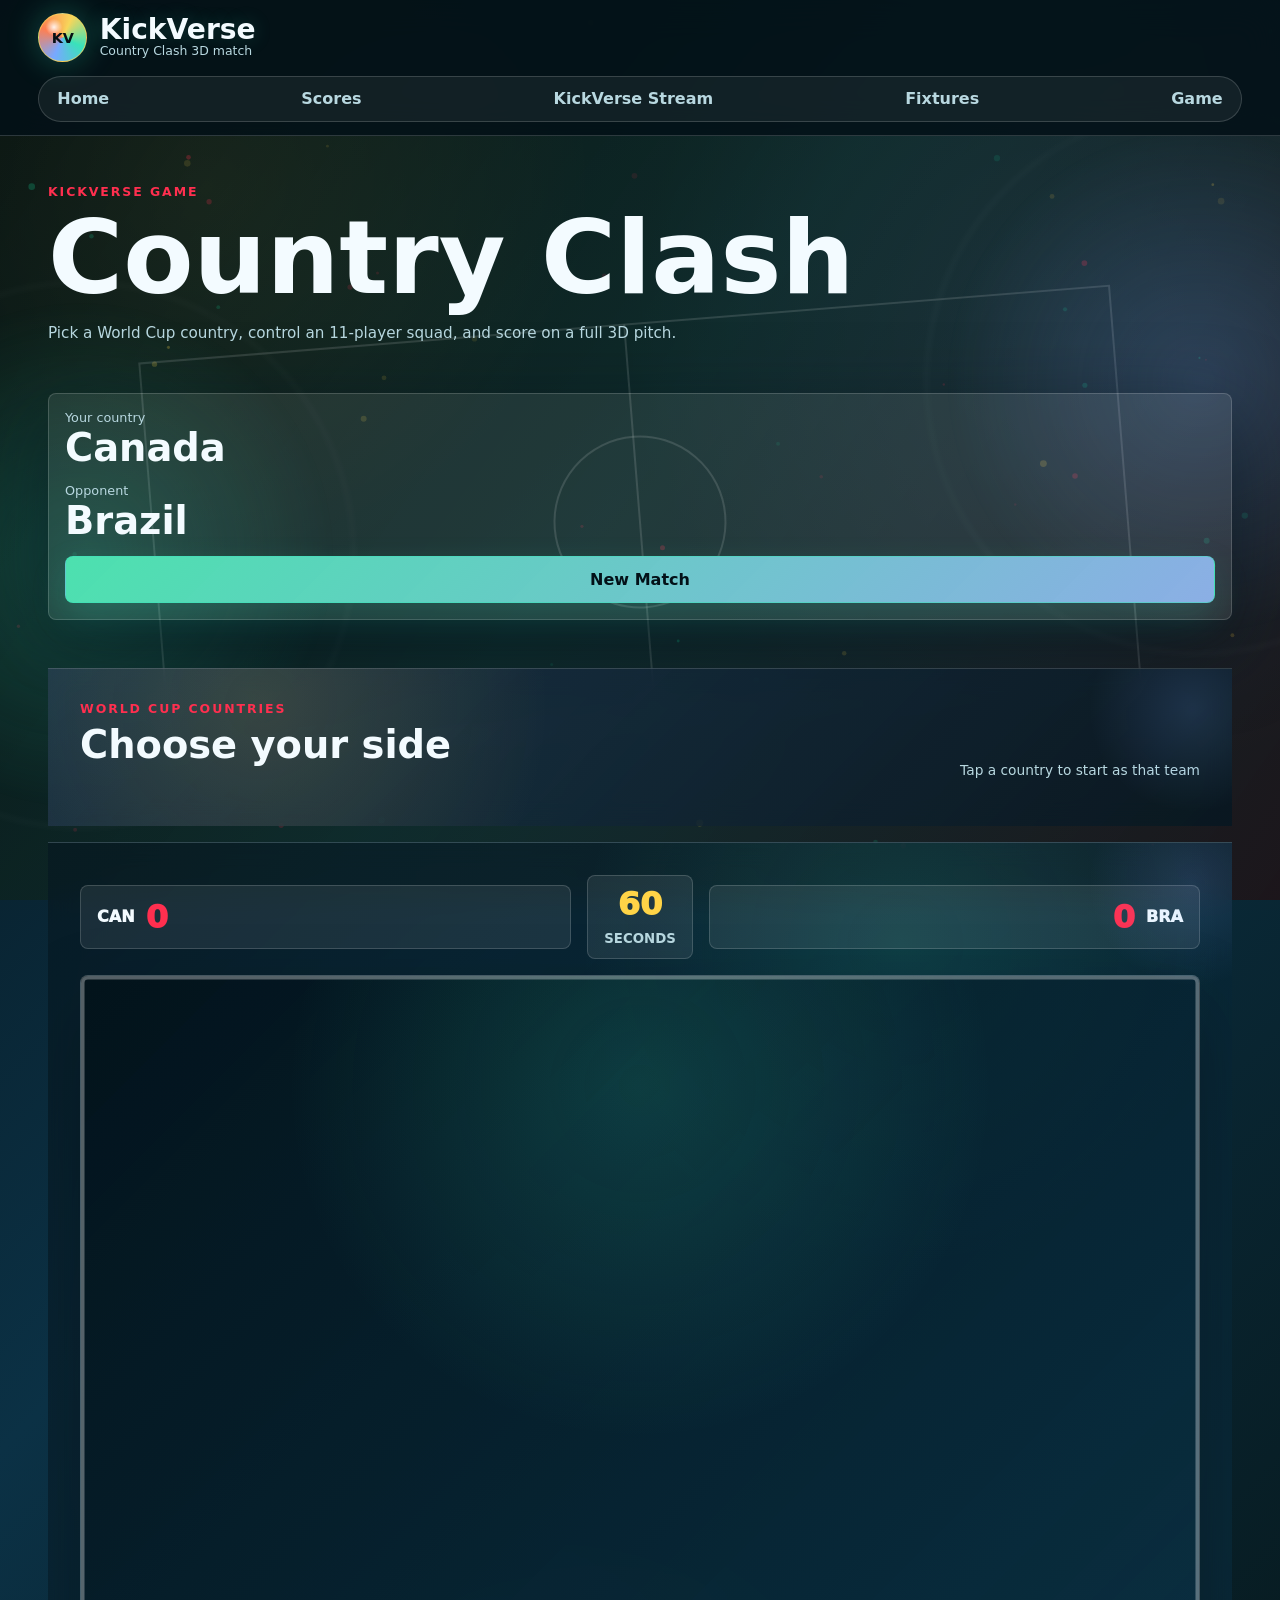
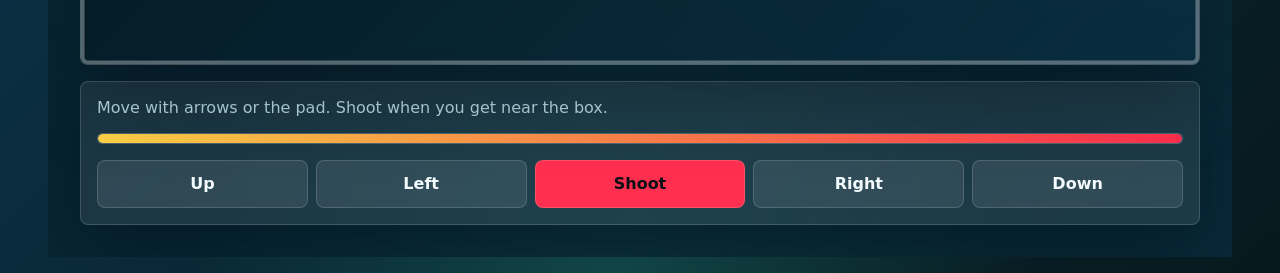
==== commit 2bcb7990: "Upgrade Country Clash to Babylon 3D" ====
--- a/game.html
+++ b/game.html
@@ -18,7 +18,7 @@
           <span class="brand-mark">KV</span>
           <span>
             <strong>KickVerse</strong>
-            <small>Country Clash arcade match</small>
+            <small>Country Clash 3D match</small>
           </span>
         </a>
 
@@ -37,7 +37,7 @@
             <p class="eyebrow">KickVerse Game</p>
             <h1>Country Clash</h1>
             <p class="intro">
-              Pick a World Cup country, control the attack, and score before the clock runs out.
+              Pick a World Cup country, control an 11-player squad, and score on a full 3D pitch.
             </p>
           </div>
 
@@ -81,17 +81,8 @@
             </div>
           </div>
 
-          <div class="arcade-pitch" id="arcade-pitch" tabindex="0" aria-label="Playable football match">
-            <div class="arcade-goal user-goal" aria-hidden="true"></div>
-            <div class="arcade-goal opponent-goal" aria-hidden="true"></div>
-            <div class="arcade-midline" aria-hidden="true"></div>
-            <div class="arcade-player opponent-player" id="opponent-player">
-              <span id="opponent-kit">BRA</span>
-            </div>
-            <div class="arcade-player user-player" id="user-player">
-              <span id="user-kit">CAN</span>
-            </div>
-            <div class="arcade-ball" id="arcade-ball"></div>
+          <div class="game-canvas-wrap" id="game-canvas-wrap" tabindex="0" aria-label="Playable 3D football match">
+            <canvas id="game-canvas"></canvas>
           </div>
 
           <div class="match-console">
@@ -111,6 +102,7 @@
       </main>
     </div>
 
+    <script src="https://cdn.babylonjs.com/babylon.js"></script>
     <script src="app.js"></script>
     <script src="game.js"></script>
   </body>
--- a/styles.css
+++ b/styles.css
@@ -1104,7 +1104,7 @@
   text-transform: uppercase;
 }
 
-.arcade-pitch {
+.game-canvas-wrap {
   position: relative;
   min-height: clamp(28rem, 56vw, 43rem);
   border: 1px solid rgba(255, 255, 255, 0.25);
@@ -1112,89 +1112,18 @@
   outline: none;
   overflow: hidden;
   background:
-    radial-gradient(circle at 50% 50%, transparent 0 12%, rgba(255, 255, 255, 0.34) 12.2% 12.7%, transparent 13%),
-    linear-gradient(rgba(255, 255, 255, 0.14) 2px, transparent 2px),
-    linear-gradient(90deg, rgba(255, 255, 255, 0.13) 2px, transparent 2px),
-    repeating-linear-gradient(90deg, #148556 0 10%, #0e7049 10% 20%);
-  background-size:
-    auto,
-    4rem 4rem,
-    4rem 4rem,
-    auto;
+    radial-gradient(circle at 50% 16%, rgba(57, 226, 186, 0.16), transparent 22rem),
+    linear-gradient(135deg, rgba(3, 17, 24, 0.82), rgba(11, 49, 69, 0.7));
   box-shadow:
     inset 0 0 0 0.22rem rgba(255, 255, 255, 0.32),
     0 2rem 5rem rgba(0, 0, 0, 0.25);
 }
 
-.arcade-midline {
-  position: absolute;
-  inset: 0 auto 0 50%;
-  width: 0.16rem;
-  background: rgba(255, 255, 255, 0.36);
-}
-
-.arcade-goal {
-  position: absolute;
-  top: 36%;
-  width: 2.2rem;
-  height: 28%;
-  border: 0.18rem solid rgba(255, 255, 255, 0.72);
-  background:
-    linear-gradient(rgba(255, 255, 255, 0.18) 1px, transparent 1px),
-    linear-gradient(90deg, rgba(255, 255, 255, 0.18) 1px, transparent 1px);
-  background-size: 0.6rem 0.6rem;
-}
-
-.user-goal {
-  left: 0;
-  border-left: 0;
-}
-
-.opponent-goal {
-  right: 0;
-  border-right: 0;
-}
-
-.arcade-player,
-.arcade-ball {
-  position: absolute;
-  display: grid;
-  place-items: center;
-  transform: translate(-50%, -50%);
-}
-
-.arcade-player {
-  width: clamp(3.8rem, 8vw, 5.4rem);
-  aspect-ratio: 0.72;
-  z-index: 2;
-  border: 0.18rem solid rgba(255, 255, 255, 0.62);
-  border-radius: 48% 48% 18% 18%;
-  background:
-    radial-gradient(circle at 50% 16%, #d69a6d 0 16%, transparent 17%),
-    linear-gradient(145deg, var(--kit-a), var(--kit-b));
-  box-shadow:
-    inset 0 -0.5rem 0 rgba(0, 0, 0, 0.2),
-    0 1.2rem 2rem rgba(0, 0, 0, 0.28);
-  color: #061015;
-  font-size: clamp(0.78rem, 2vw, 1rem);
-  font-weight: 950;
-  text-shadow: 0 1px 0 rgba(255, 255, 255, 0.3);
-}
-
-.opponent-player {
-  filter: saturate(0.88);
-}
-
-.arcade-ball {
-  z-index: 3;
-  width: clamp(1.6rem, 3.6vw, 2.5rem);
-  aspect-ratio: 1;
-  border: 0.22rem solid #101010;
-  border-radius: 50%;
-  background:
-    radial-gradient(circle at 35% 30%, white 0 24%, transparent 25%),
-    conic-gradient(#101010 0 16%, white 16% 32%, #101010 32% 48%, white 48% 66%, #101010 66% 82%, white 82%);
-  box-shadow: 0 0.8rem 1.5rem rgba(0, 0, 0, 0.36);
+#game-canvas {
+  display: block;
+  width: 100%;
+  height: clamp(28rem, 56vw, 43rem);
+  touch-action: none;
 }
 
 .match-console {
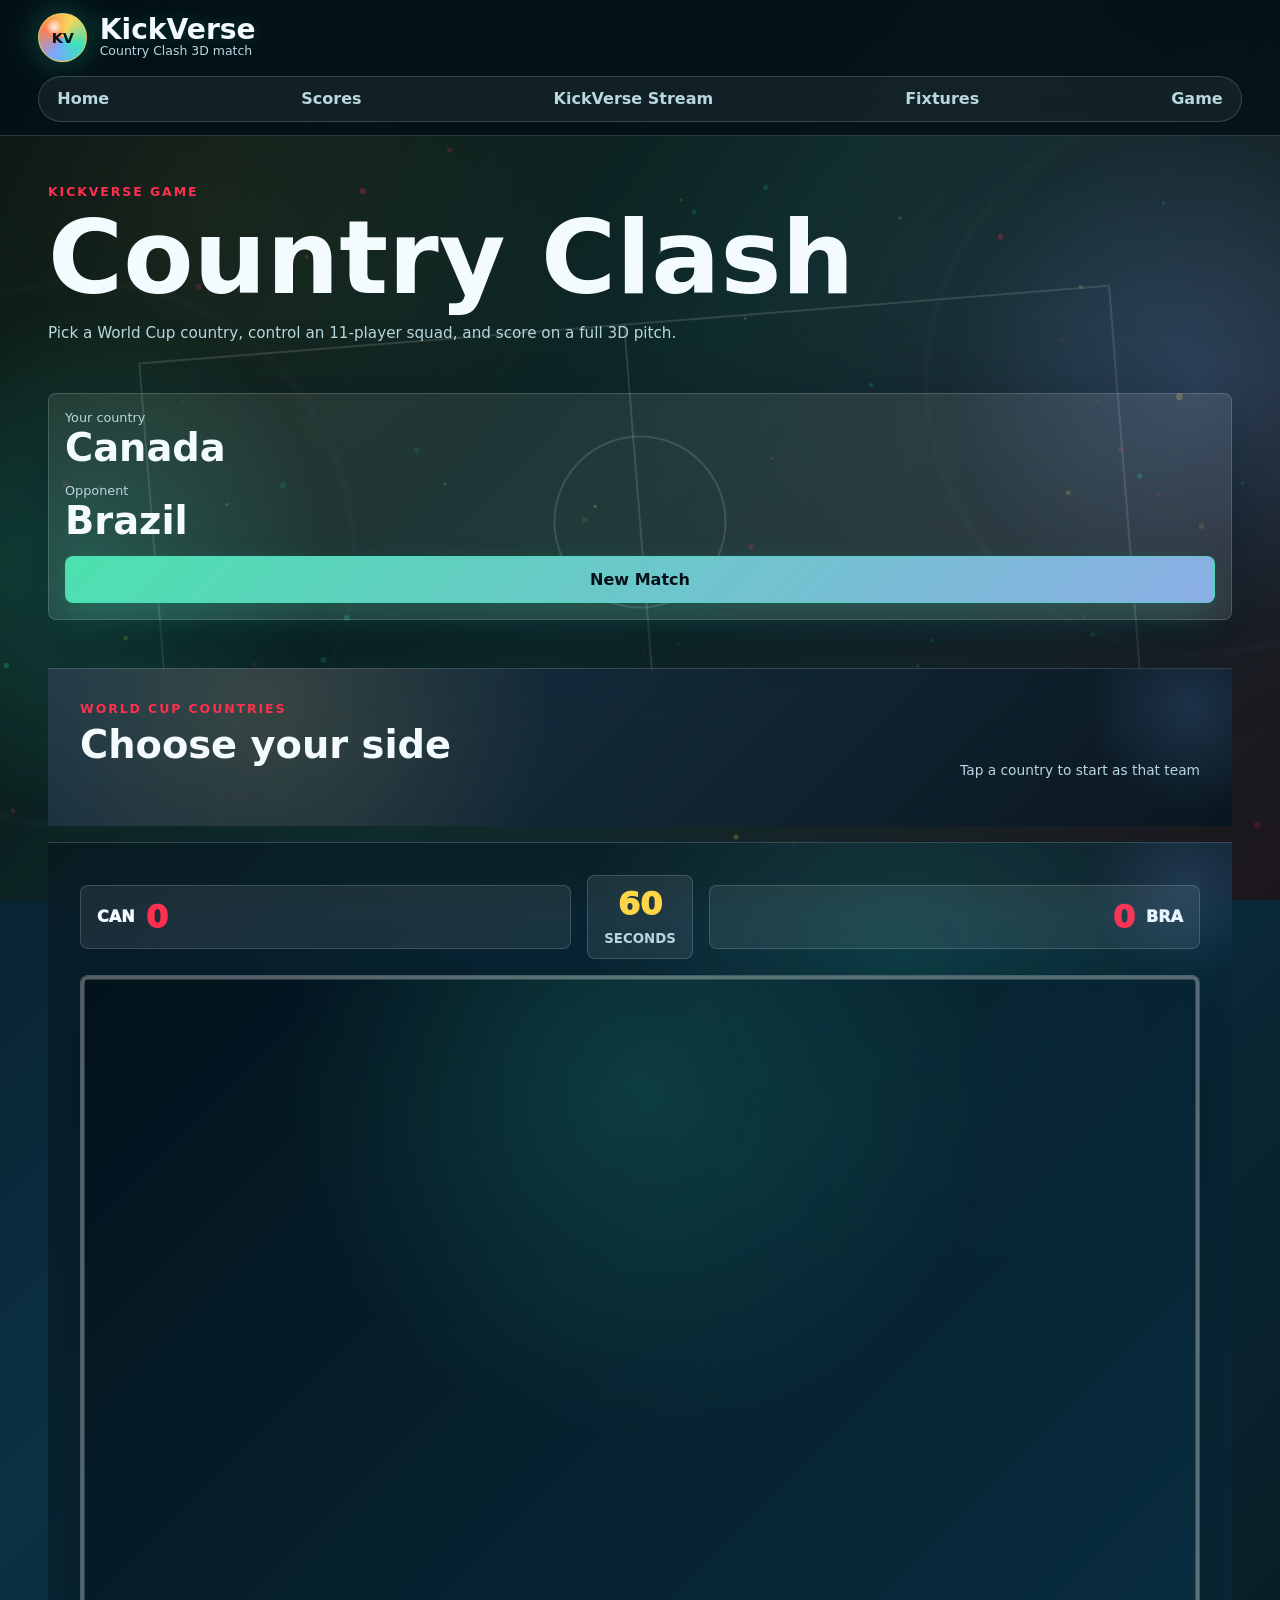
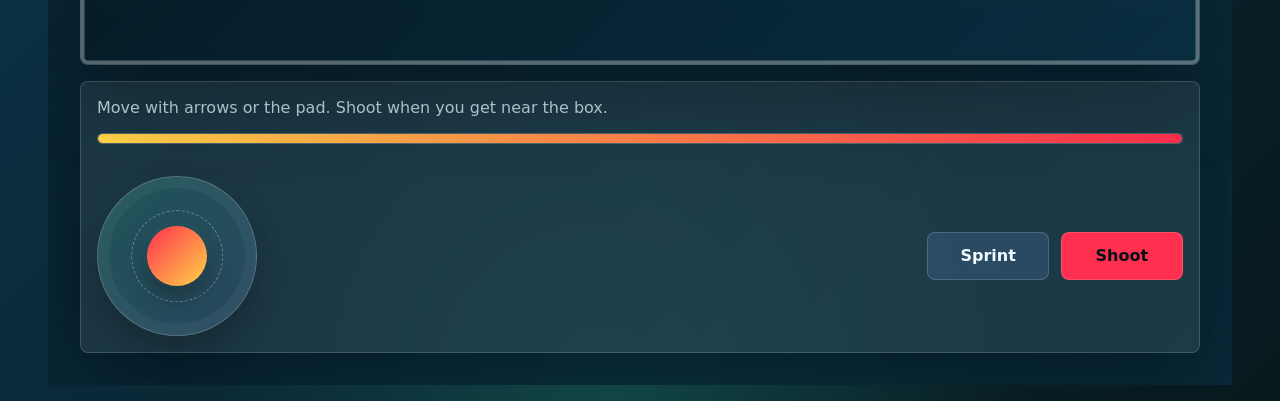
==== commit acd6dc63: "Add joystick controls to Country Clash" ====
--- a/game.html
+++ b/game.html
@@ -91,11 +91,14 @@
               <span id="stamina-fill"></span>
             </div>
             <div class="mobile-controls" aria-label="Game controls">
-              <button class="control-button" data-control="up" type="button">Up</button>
-              <button class="control-button" data-control="left" type="button">Left</button>
-              <button class="control-button primary-control" data-control="shoot" type="button">Shoot</button>
-              <button class="control-button" data-control="right" type="button">Right</button>
-              <button class="control-button" data-control="down" type="button">Down</button>
+              <div class="joystick" id="movement-joystick" aria-label="Move player">
+                <span class="joystick-ring"></span>
+                <span class="joystick-thumb" id="joystick-thumb"></span>
+              </div>
+              <div class="action-pad" aria-label="Match actions">
+                <button class="control-button sprint-control" data-action="sprint" type="button">Sprint</button>
+                <button class="control-button primary-control" data-action="shoot" type="button">Shoot</button>
+              </div>
             </div>
           </div>
         </section>
--- a/styles.css
+++ b/styles.css
@@ -1153,9 +1153,56 @@
 }
 
 .mobile-controls {
-  display: grid;
-  grid-template-columns: repeat(5, minmax(0, 1fr));
-  gap: 0.5rem;
+  display: flex;
+  align-items: center;
+  justify-content: space-between;
+  gap: 1rem;
+  margin-top: 1rem;
+  touch-action: none;
+}
+
+.joystick {
+  position: relative;
+  width: clamp(7.5rem, 28vw, 10rem);
+  aspect-ratio: 1;
+  border: 1px solid rgba(255, 255, 255, 0.22);
+  border-radius: 50%;
+  background:
+    radial-gradient(circle, rgba(243, 251, 255, 0.14), transparent 32%),
+    linear-gradient(135deg, rgba(57, 226, 186, 0.18), rgba(120, 168, 255, 0.14));
+  box-shadow:
+    inset 0 0 0 0.7rem rgba(255, 255, 255, 0.04),
+    0 1rem 2rem rgba(0, 0, 0, 0.22);
+}
+
+.joystick-ring,
+.joystick-thumb {
+  position: absolute;
+  left: 50%;
+  top: 50%;
+  border-radius: 50%;
+  transform: translate(-50%, -50%);
+  pointer-events: none;
+}
+
+.joystick-ring {
+  width: 58%;
+  aspect-ratio: 1;
+  border: 1px dashed rgba(255, 255, 255, 0.32);
+}
+
+.joystick-thumb {
+  width: 38%;
+  aspect-ratio: 1;
+  background: linear-gradient(135deg, var(--accent), var(--accent-2));
+  box-shadow: 0 0.7rem 1.5rem rgba(0, 0, 0, 0.32);
+}
+
+.action-pad {
+  display: grid;
+  grid-template-columns: repeat(2, minmax(5.5rem, 1fr));
+  gap: 0.7rem;
+  min-width: min(16rem, 52vw);
 }
 
 .control-button {
@@ -1173,6 +1220,10 @@
   color: #061015;
 }
 
+.sprint-control {
+  background: rgba(120, 168, 255, 0.16);
+}
+
 .penalty-stage,
 .game-panel {
   border: 1px solid var(--line);
@@ -1632,9 +1683,17 @@
 
   .shot-buttons,
   .game-score,
-  .match-hud,
+  .match-hud {
+    grid-template-columns: 1fr;
+  }
+
   .mobile-controls {
+    align-items: end;
+  }
+
+  .action-pad {
     grid-template-columns: 1fr;
+    min-width: 7.5rem;
   }
 
   .mini-player {
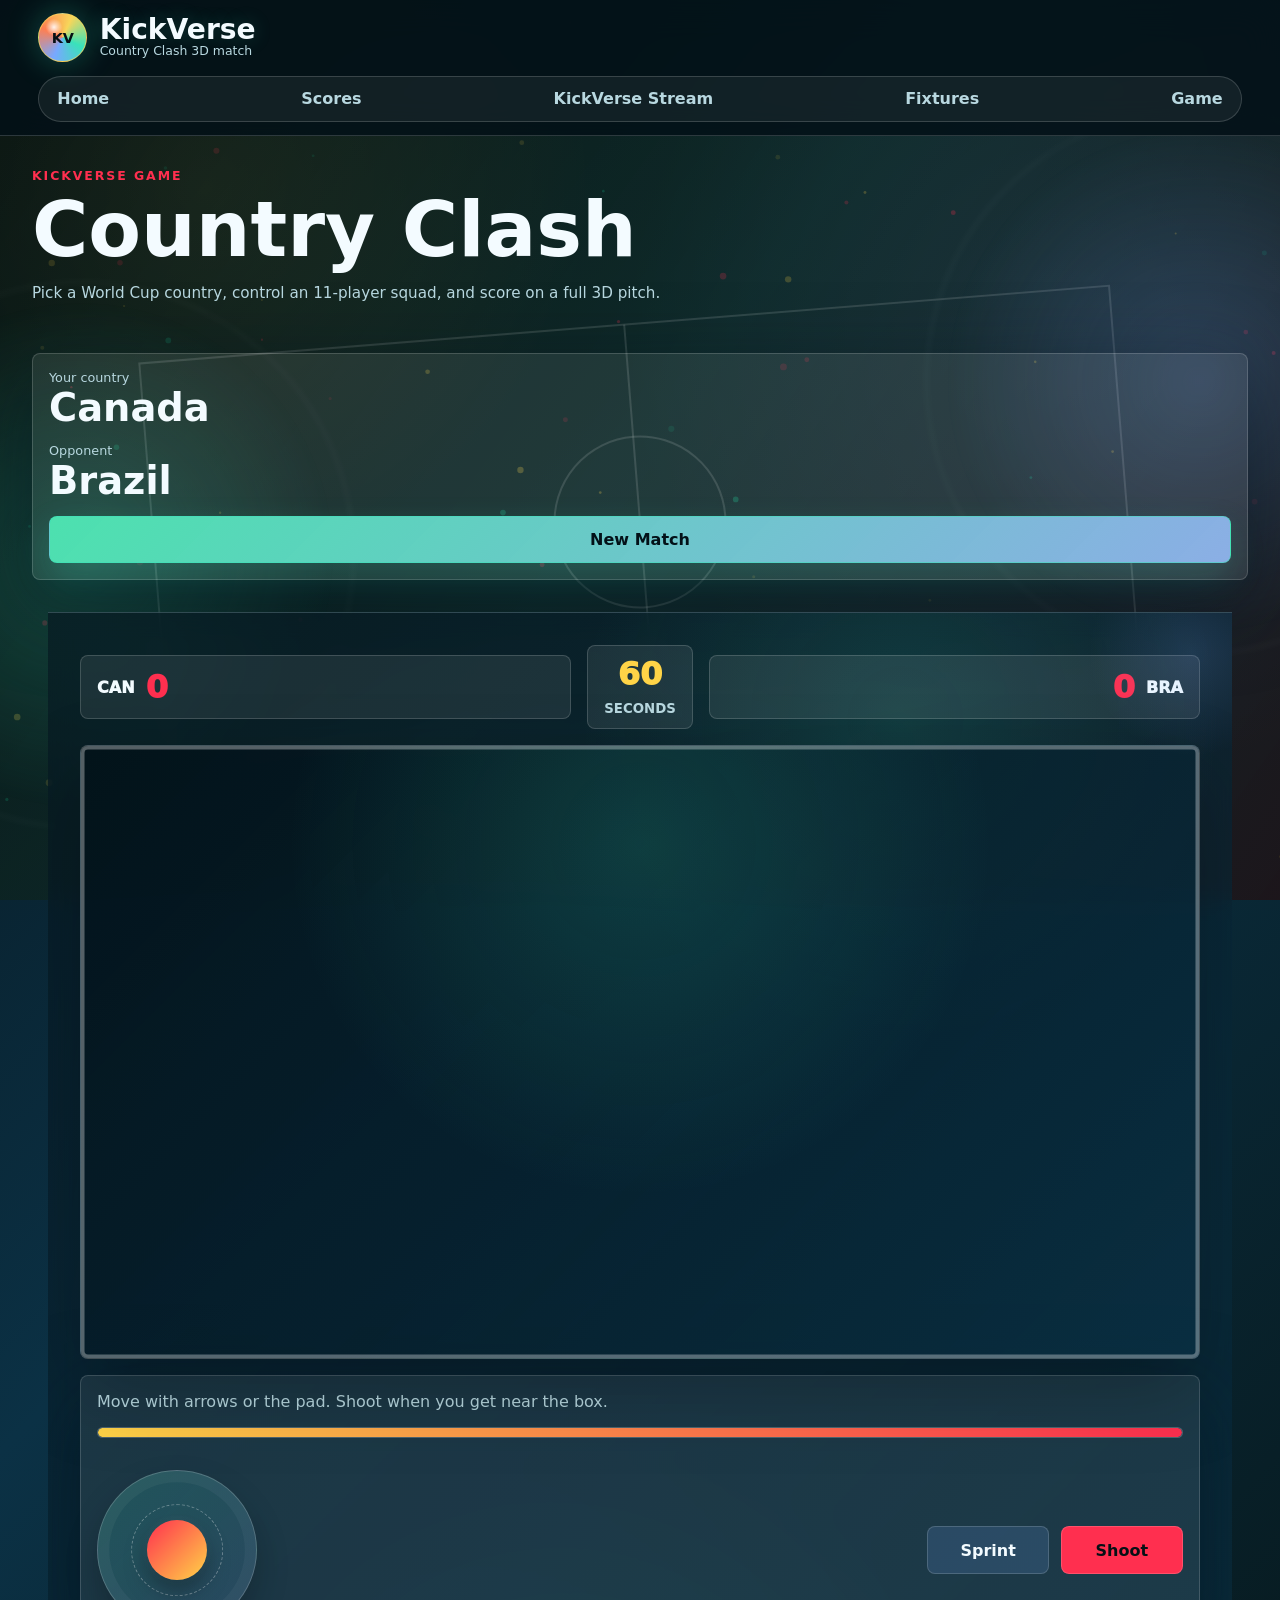
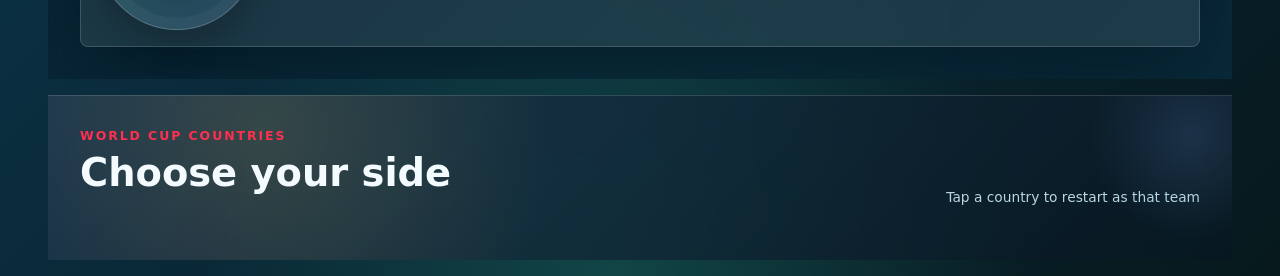
==== commit 3809e5c7: "Make Country Clash close-up playable" ====
--- a/game.html
+++ b/game.html
@@ -54,17 +54,6 @@
           </aside>
         </section>
 
-        <section class="content-band clash-band">
-          <div class="section-heading">
-            <div>
-              <p class="eyebrow">World Cup Countries</p>
-              <h2>Choose your side</h2>
-            </div>
-            <span class="section-note">Tap a country to start as that team</span>
-          </div>
-          <div class="country-grid" id="country-grid" aria-label="World Cup country choices"></div>
-        </section>
-
         <section class="content-band match-band">
           <div class="match-hud" aria-label="Match scoreboard">
             <div class="hud-team">
@@ -102,6 +91,17 @@
             </div>
           </div>
         </section>
+
+        <section class="content-band clash-band">
+          <div class="section-heading">
+            <div>
+              <p class="eyebrow">World Cup Countries</p>
+              <h2>Choose your side</h2>
+            </div>
+            <span class="section-note">Tap a country to restart as that team</span>
+          </div>
+          <div class="country-grid" id="country-grid" aria-label="World Cup country choices"></div>
+        </section>
       </main>
     </div>
 
--- a/styles.css
+++ b/styles.css
@@ -957,12 +957,12 @@
   grid-template-columns: minmax(0, 1fr) minmax(18rem, 0.55fr);
   gap: clamp(1rem, 3vw, 2rem);
   align-items: end;
-  padding: clamp(1.2rem, 4vw, 3rem);
+  padding: clamp(0.9rem, 3vw, 2rem);
 }
 
 .game-hero-copy h1 {
   max-width: 12ch;
-  font-size: clamp(3.2rem, 8vw, 7.2rem);
+  font-size: clamp(2.7rem, 6vw, 5.6rem);
 }
 
 .country-selector,
@@ -1106,7 +1106,7 @@
 
 .game-canvas-wrap {
   position: relative;
-  min-height: clamp(28rem, 56vw, 43rem);
+  min-height: clamp(31rem, 68svh, 46rem);
   border: 1px solid rgba(255, 255, 255, 0.25);
   border-radius: 8px;
   outline: none;
@@ -1122,7 +1122,7 @@
 #game-canvas {
   display: block;
   width: 100%;
-  height: clamp(28rem, 56vw, 43rem);
+  height: clamp(31rem, 68svh, 46rem);
   touch-action: none;
 }
 
@@ -1609,9 +1609,21 @@
   .pulse-grid,
   .scoreboard-grid,
   .mood-board,
-  .country-grid,
   .mini-pitch {
     grid-template-columns: 1fr;
+  }
+
+  .country-grid {
+    display: flex;
+    gap: 0.75rem;
+    overflow-x: auto;
+    padding-bottom: 0.45rem;
+    scroll-snap-type: x mandatory;
+  }
+
+  .country-card {
+    min-width: 11rem;
+    scroll-snap-align: start;
   }
 
   .fixture {
@@ -1689,6 +1701,9 @@
 
   .mobile-controls {
     align-items: end;
+    position: sticky;
+    bottom: 0.65rem;
+    z-index: 5;
   }
 
   .action-pad {
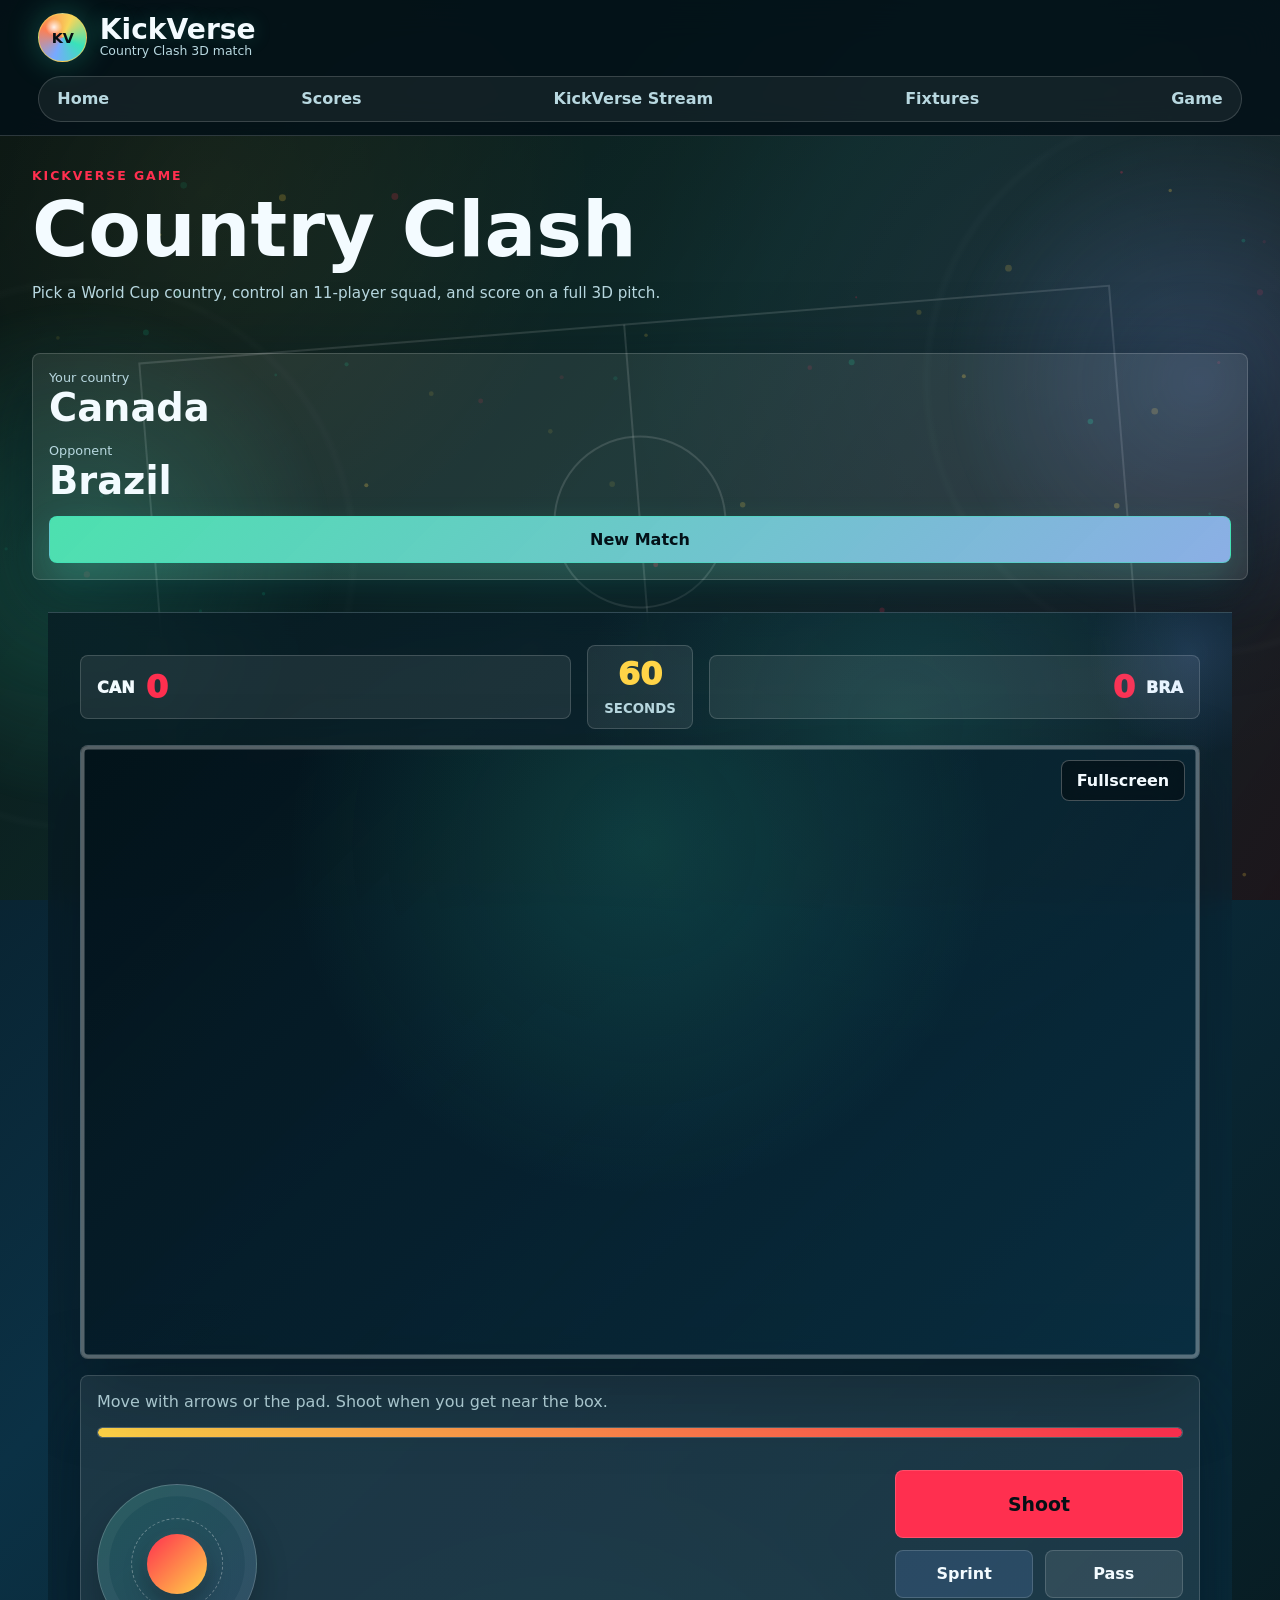
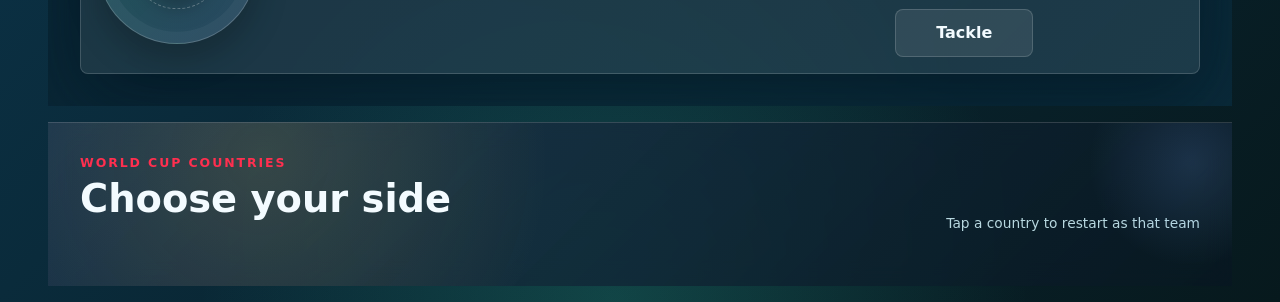
==== commit ae1e2969: "Improve Country Clash mobile gameplay" ====
--- a/game.html
+++ b/game.html
@@ -71,6 +71,7 @@
           </div>
 
           <div class="game-canvas-wrap" id="game-canvas-wrap" tabindex="0" aria-label="Playable 3D football match">
+            <button class="fullscreen-button" id="fullscreen-button" type="button">Fullscreen</button>
             <canvas id="game-canvas"></canvas>
           </div>
 
@@ -85,8 +86,10 @@
                 <span class="joystick-thumb" id="joystick-thumb"></span>
               </div>
               <div class="action-pad" aria-label="Match actions">
+                <button class="control-button primary-control shoot-control" data-action="shoot" type="button">Shoot</button>
                 <button class="control-button sprint-control" data-action="sprint" type="button">Sprint</button>
-                <button class="control-button primary-control" data-action="shoot" type="button">Shoot</button>
+                <button class="control-button" data-action="pass" type="button">Pass</button>
+                <button class="control-button" data-action="tackle" type="button">Tackle</button>
               </div>
             </div>
           </div>
--- a/styles.css
+++ b/styles.css
@@ -1119,6 +1119,22 @@
     0 2rem 5rem rgba(0, 0, 0, 0.25);
 }
 
+.fullscreen-button {
+  position: absolute;
+  right: 0.85rem;
+  top: 0.85rem;
+  z-index: 3;
+  min-height: 2.6rem;
+  border: 1px solid rgba(255, 255, 255, 0.26);
+  border-radius: 8px;
+  background: rgba(5, 16, 21, 0.72);
+  color: var(--text);
+  cursor: pointer;
+  font-weight: 900;
+  padding: 0 0.95rem;
+  backdrop-filter: blur(12px);
+}
+
 #game-canvas {
   display: block;
   width: 100%;
@@ -1200,9 +1216,9 @@
 
 .action-pad {
   display: grid;
-  grid-template-columns: repeat(2, minmax(5.5rem, 1fr));
+  grid-template-columns: repeat(2, minmax(5.4rem, 1fr));
   gap: 0.7rem;
-  min-width: min(16rem, 52vw);
+  min-width: min(18rem, 56vw);
 }
 
 .control-button {
@@ -1220,6 +1236,12 @@
   color: #061015;
 }
 
+.shoot-control {
+  grid-column: 1 / -1;
+  min-height: 4.25rem;
+  font-size: 1.18rem;
+}
+
 .sprint-control {
   background: rgba(120, 168, 255, 0.16);
 }
@@ -1707,8 +1729,8 @@
   }
 
   .action-pad {
-    grid-template-columns: 1fr;
-    min-width: 7.5rem;
+    grid-template-columns: repeat(2, minmax(4.9rem, 1fr));
+    min-width: min(13.5rem, 55vw);
   }
 
   .mini-player {
